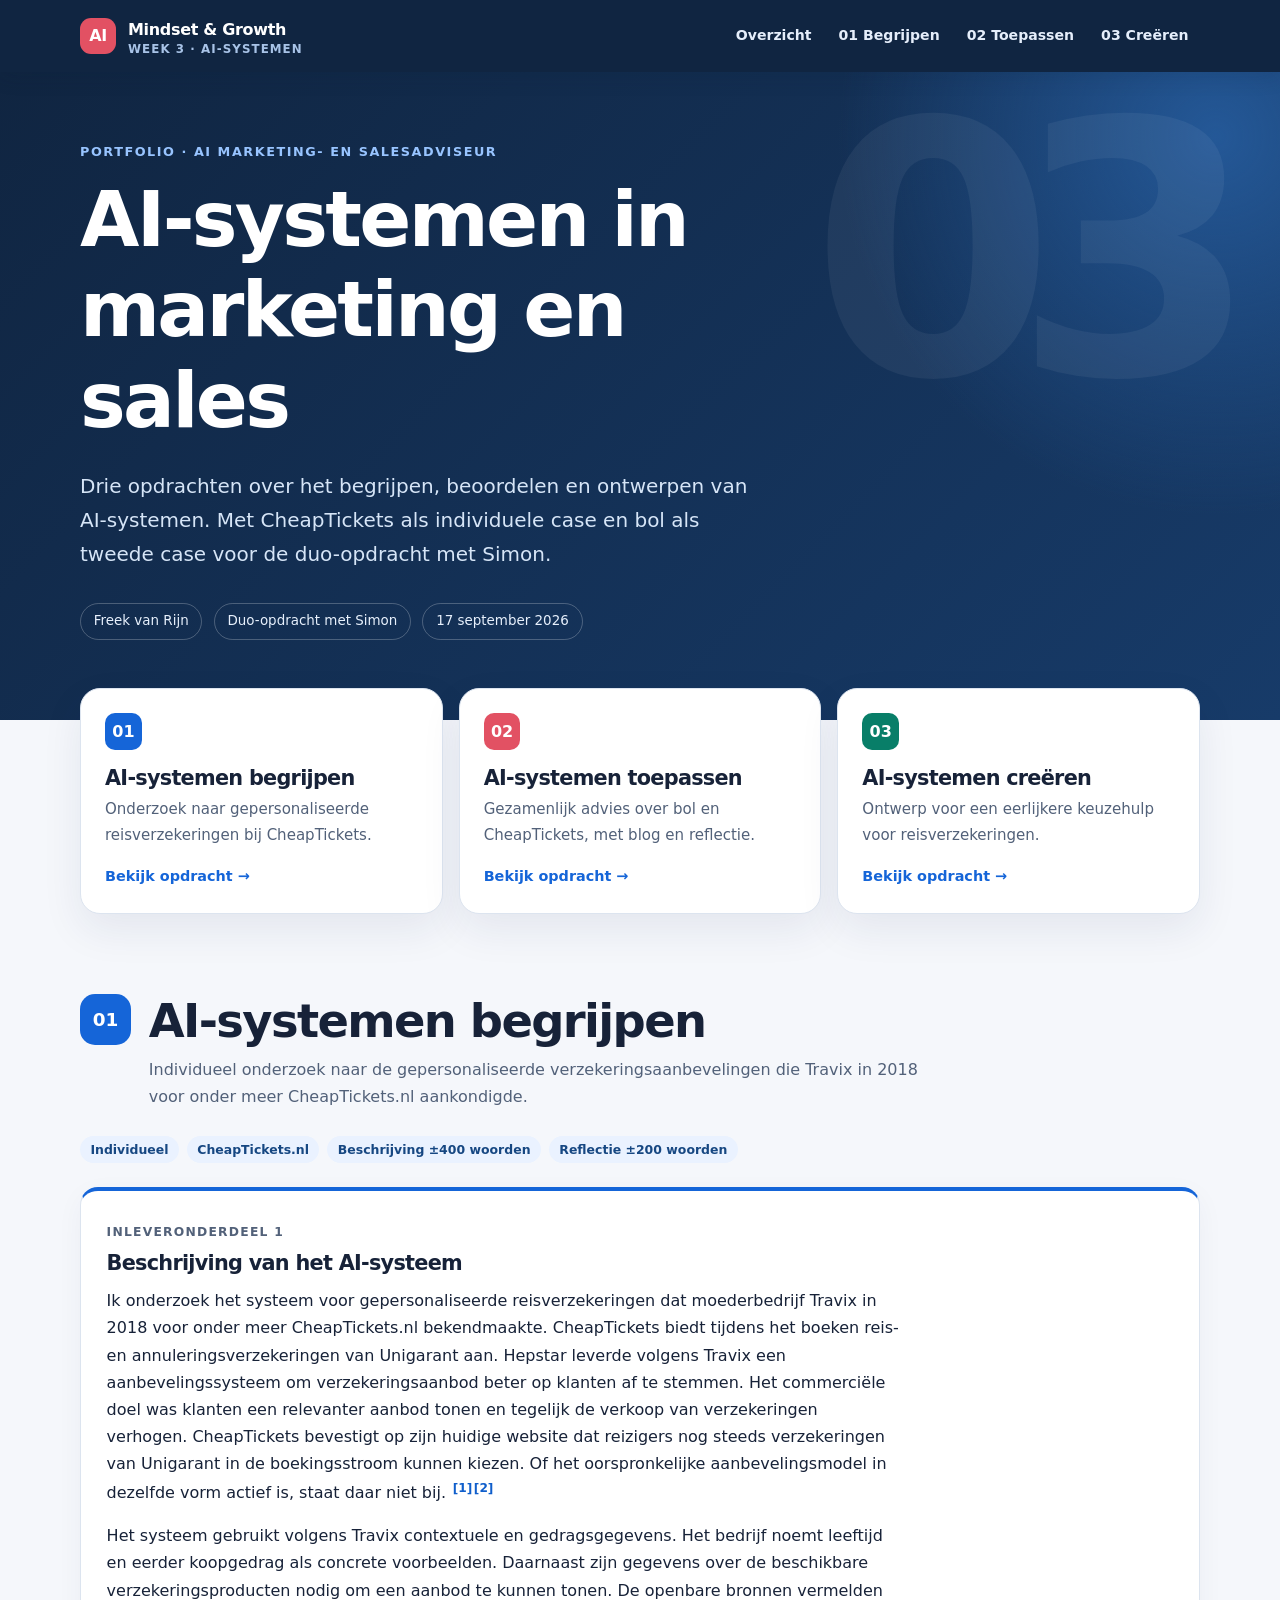
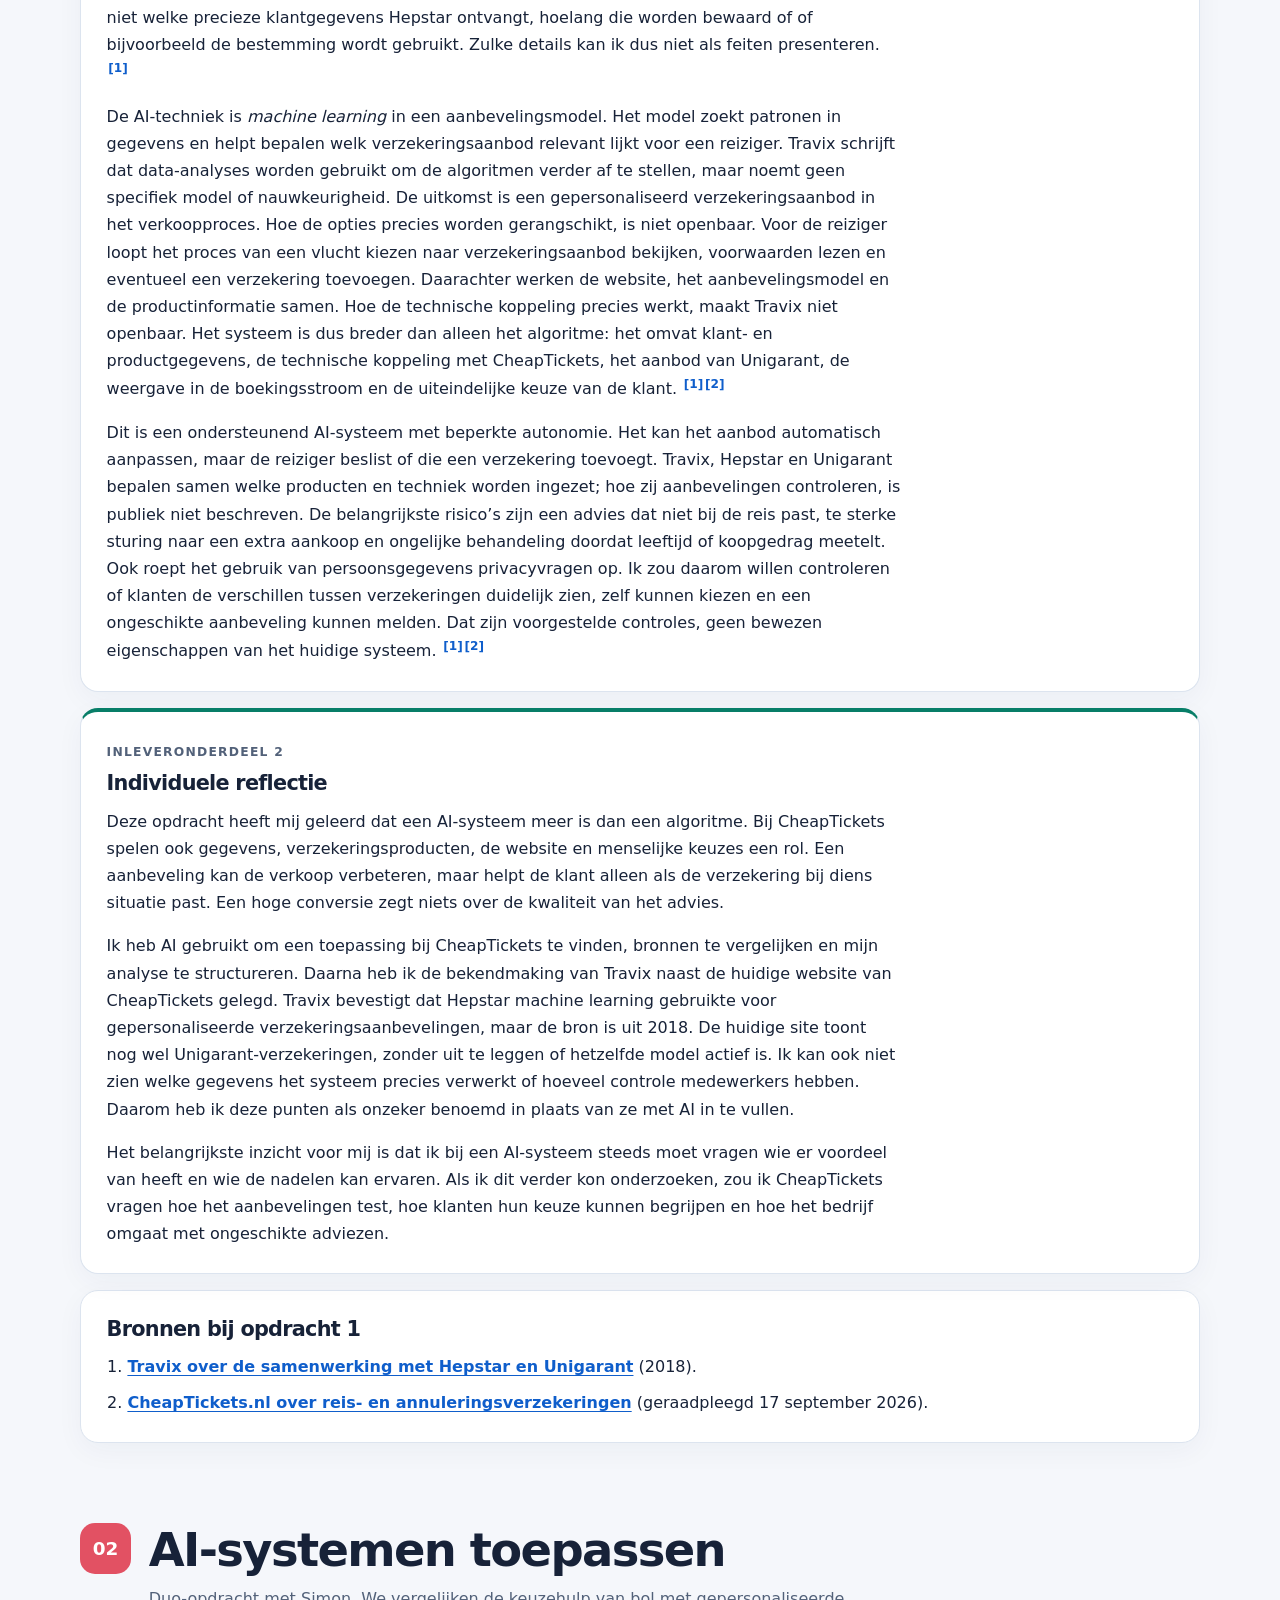
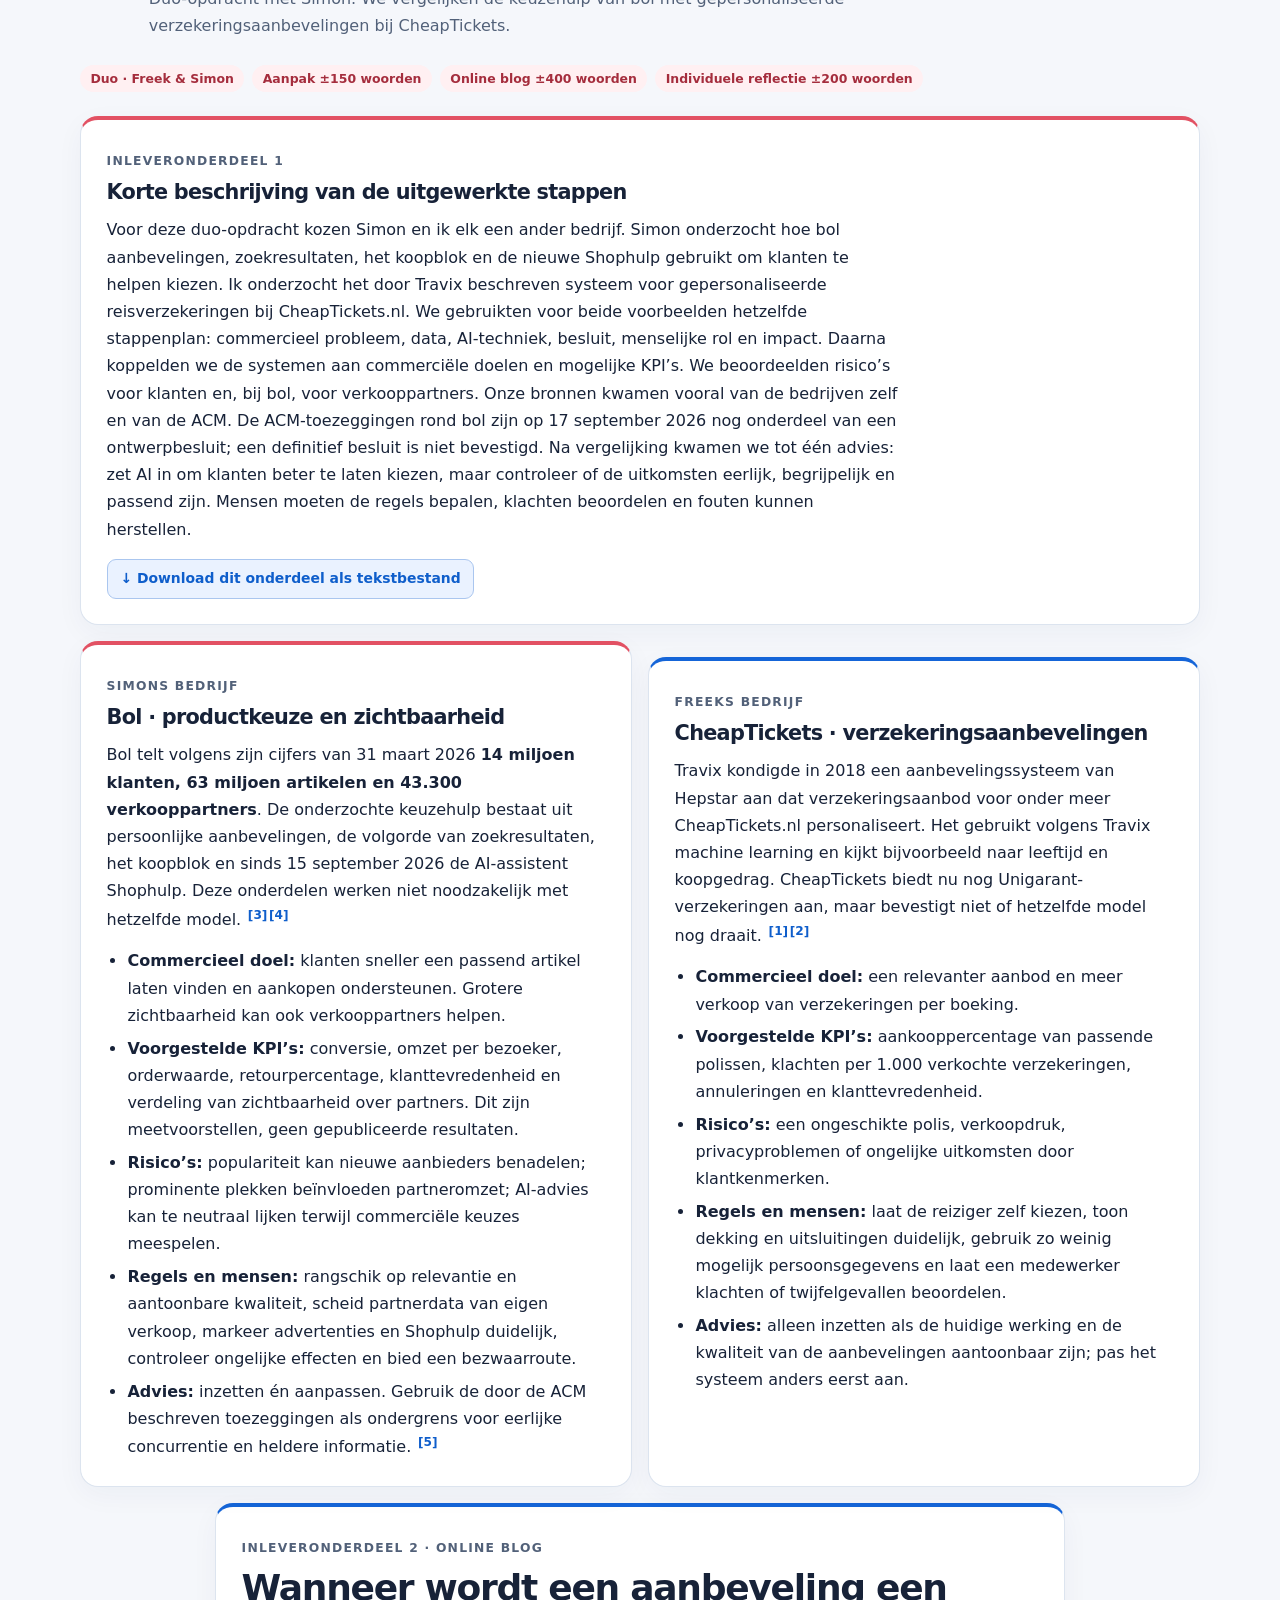
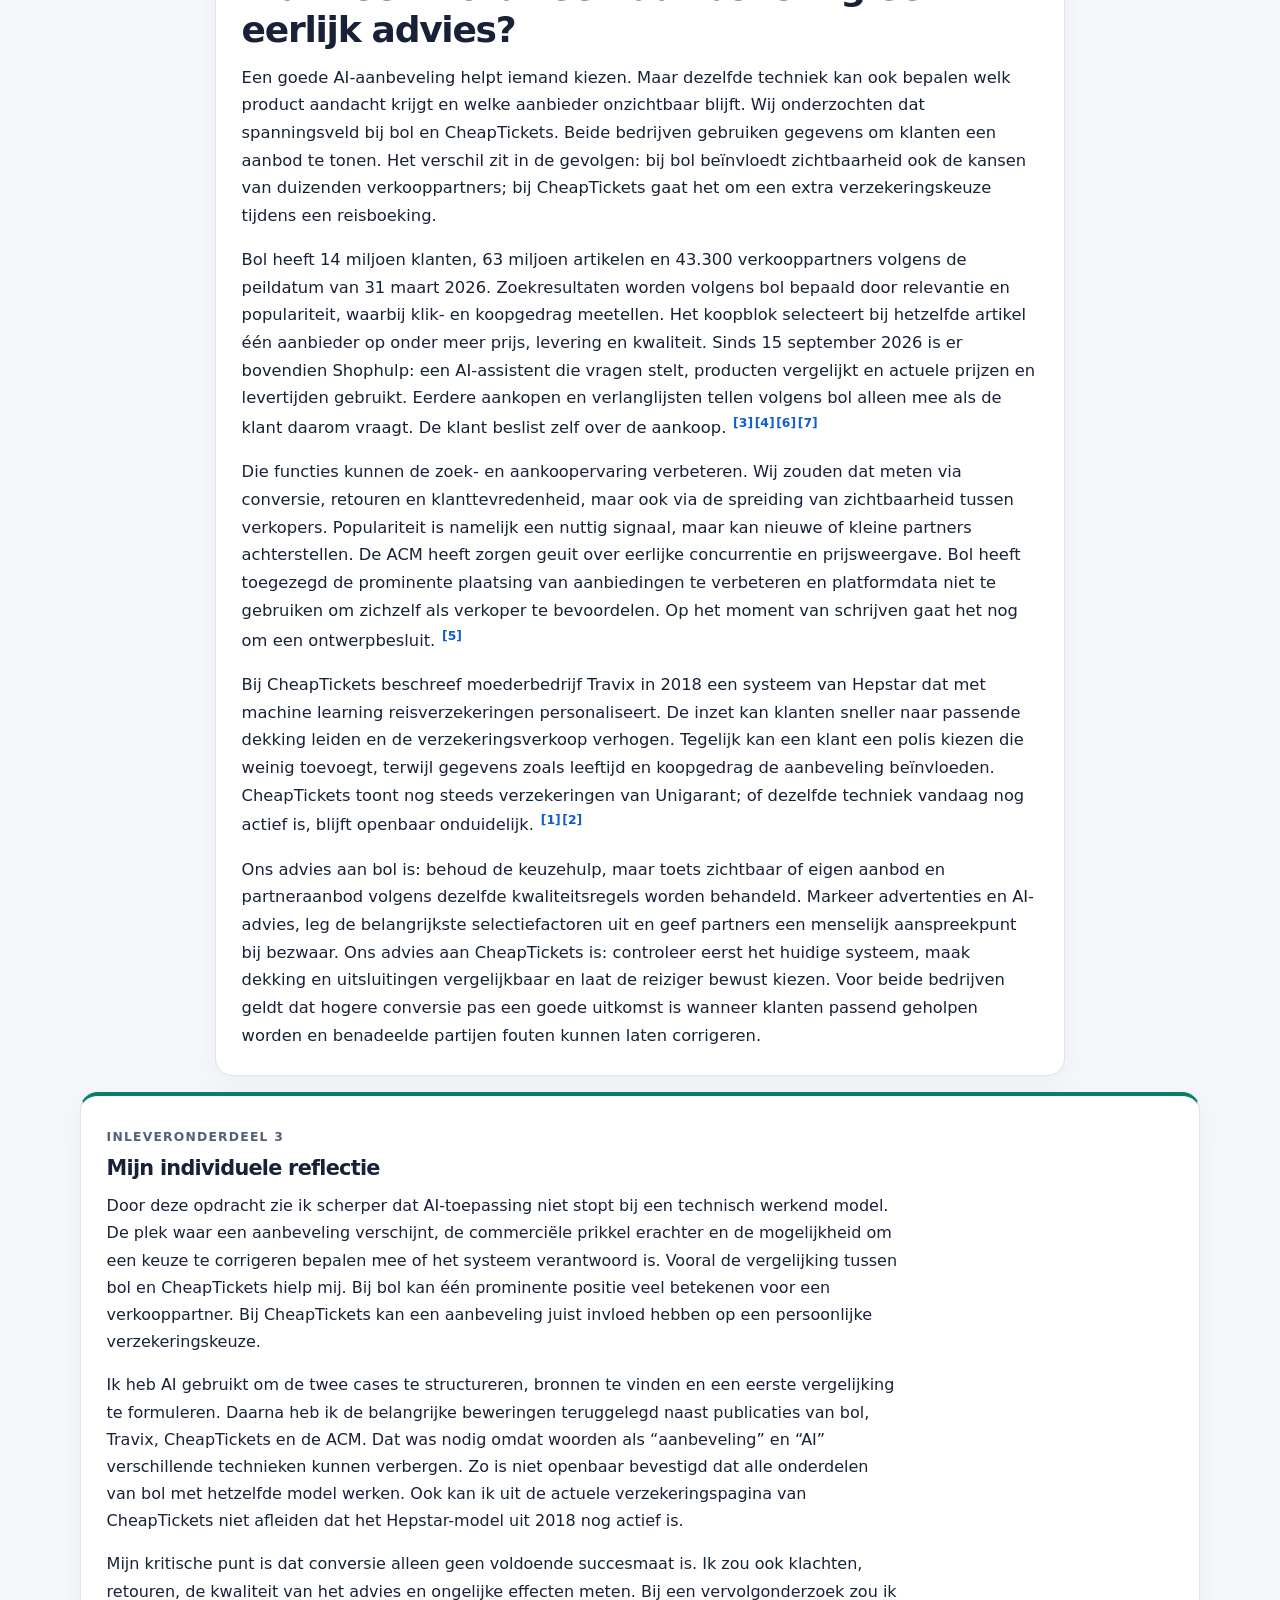
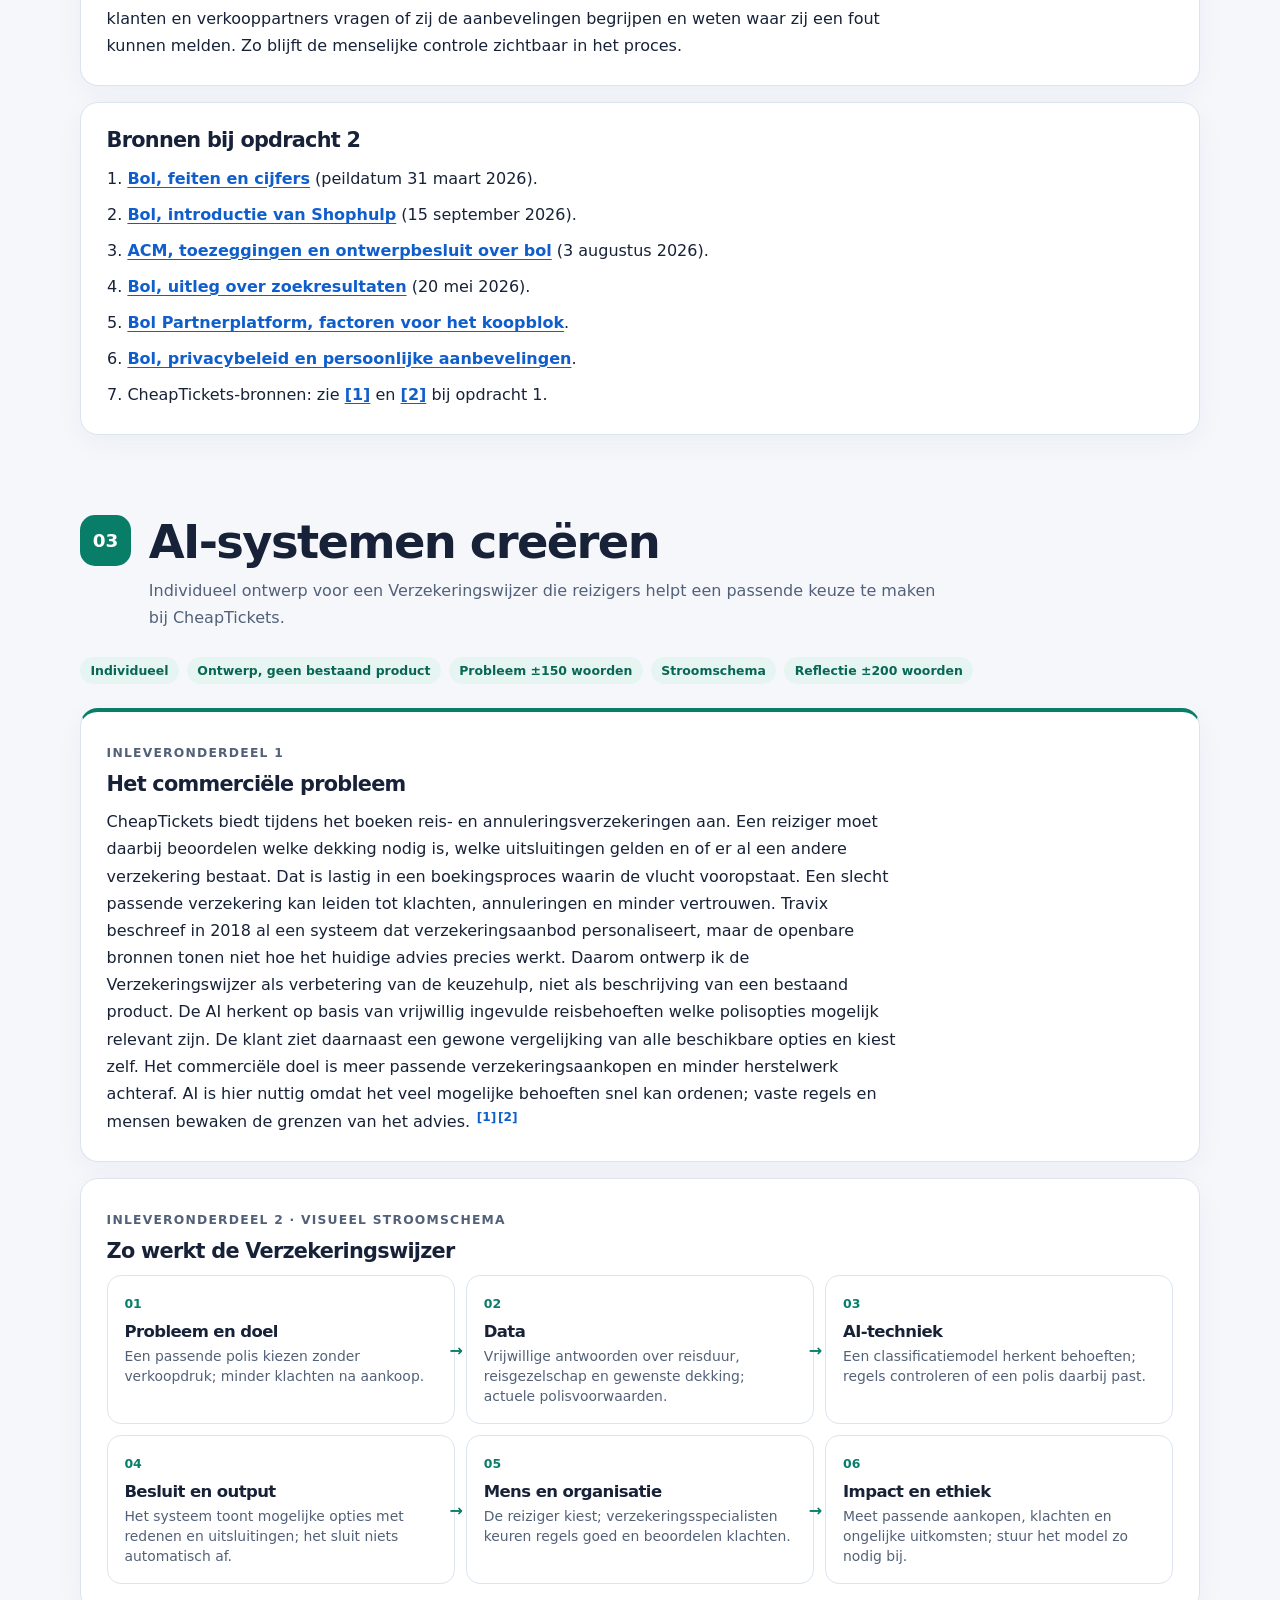
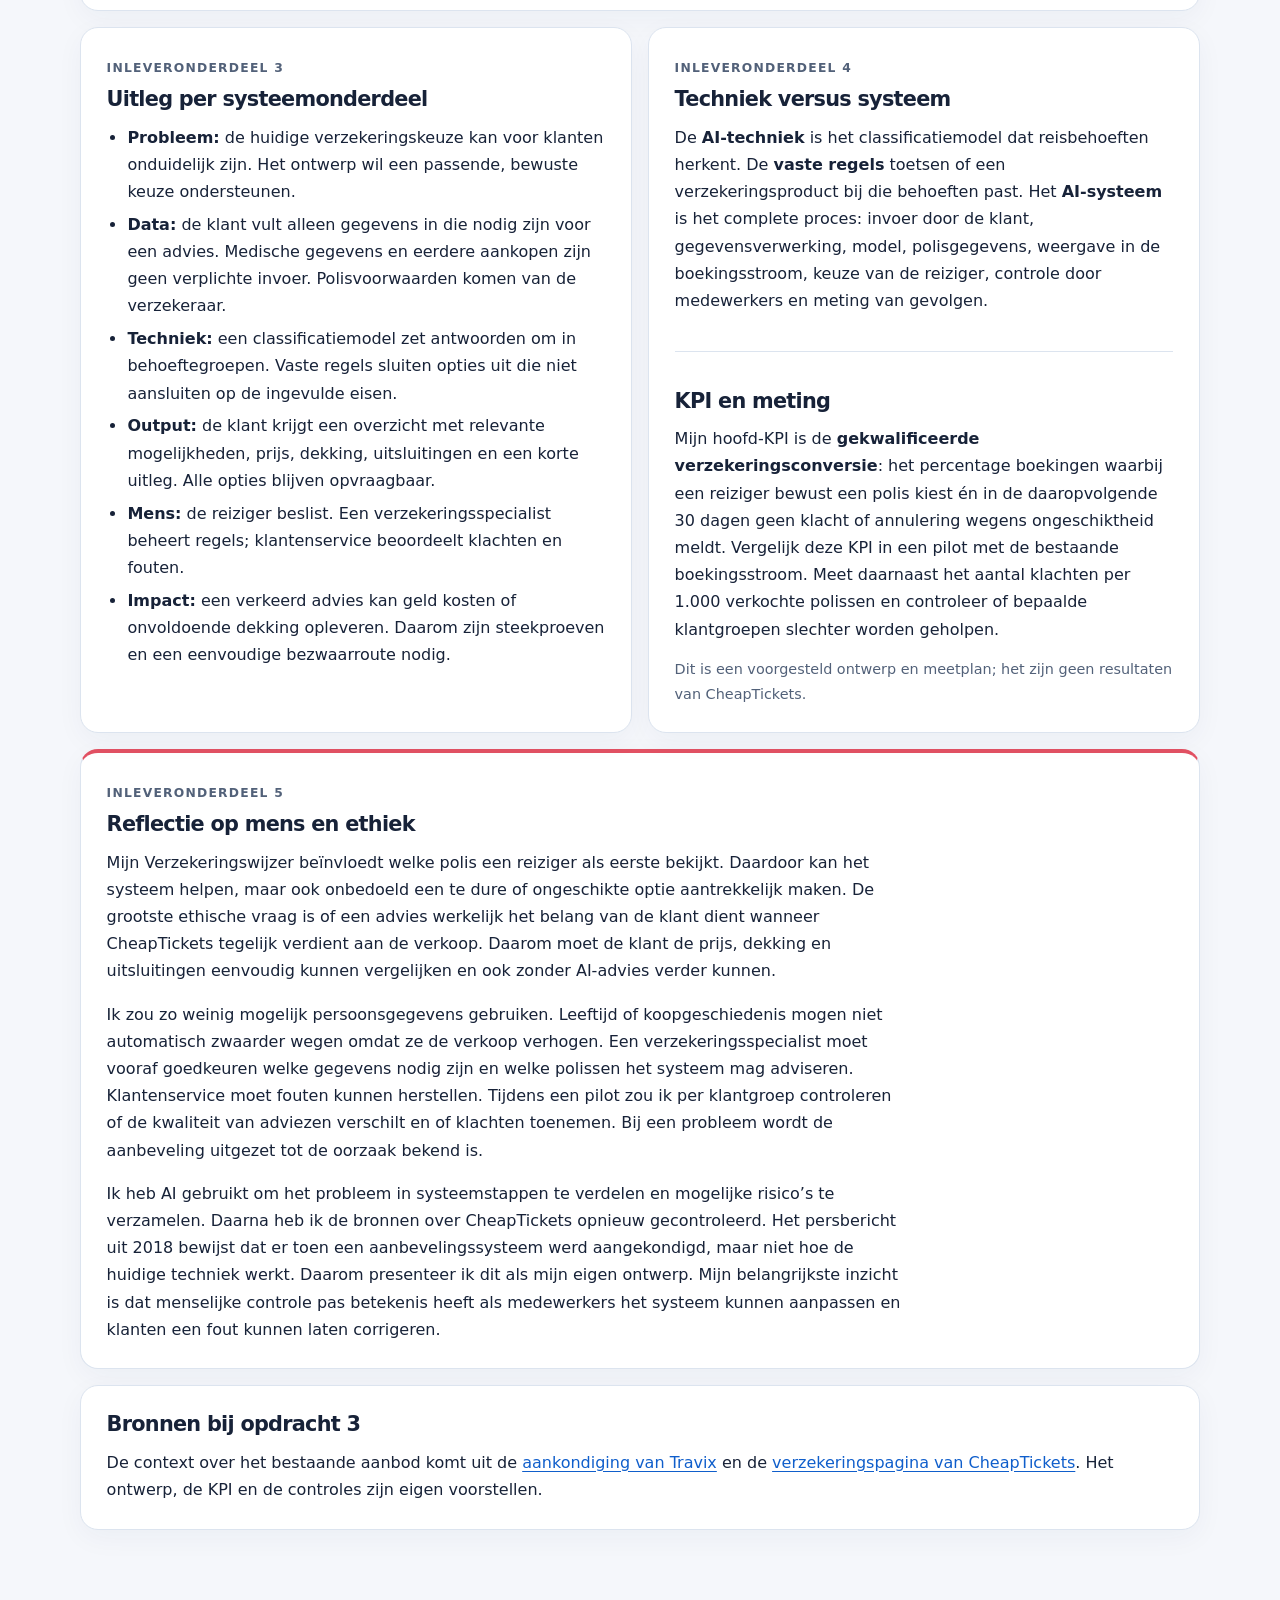
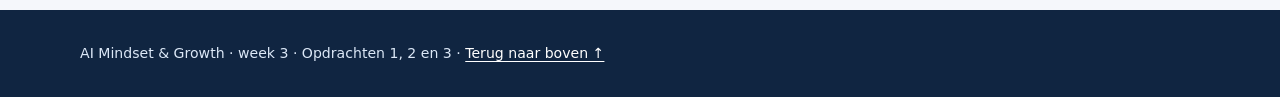
==== week3.html @ 5f6ca69f "Voeg Growth Map week 1 tot en met 5 toe" ====
<!doctype html>
<html lang="nl">
<head>
  <meta charset="utf-8">
  <meta name="viewport" content="width=device-width, initial-scale=1">
  <meta name="description" content="Growth Map voor AI Mindset & Growth week 3: AI-systemen begrijpen, toepassen en creëren.">
  <meta name="theme-color" content="#102541">
  <title>Week 3 AI-systemen | Mindset & Growth</title>
  <link rel="stylesheet" href="styles.css">
</head>
<body>
  <a class="skip-link" href="#inhoud">Ga naar inhoud</a>
  <header class="site-header">
    <div class="wrap header-inner">
      <a class="brand" href="#top" aria-label="Mindset en Growth, terug naar boven"><span class="brand-mark" aria-hidden="true">AI</span><span>Mindset & Growth<small>Week 3 · AI-systemen</small></span></a>
      <nav class="nav" aria-label="Hoofdnavigatie">
        <a href="index.html">Overzicht</a>
        <a href="#opdracht-1">01 Begrijpen</a>
        <a href="#opdracht-2">02 Toepassen</a>
        <a href="#opdracht-3">03 Creëren</a>
      </nav>
    </div>
  </header>

  <div class="hero" id="top">
    <div class="wrap">
      <p class="eyebrow">Portfolio · AI marketing- en salesadviseur</p>
      <h1>AI-systemen in marketing en sales</h1>
      <p class="hero-lead">Drie opdrachten over het begrijpen, beoordelen en ontwerpen van AI-systemen. Met CheapTickets als individuele case en bol als tweede case voor de duo-opdracht met Simon.</p>
      <div class="hero-meta"><span>Freek van Rijn</span><span>Duo-opdracht met Simon</span><span>17 september 2026</span></div>
    </div>
  </div>

  <main id="inhoud">
    <section class="overview wrap" aria-label="Overzicht opdrachten">
      <div class="overview-grid">
        <a class="overview-card" href="#opdracht-1"><span class="number">01</span><h2>AI-systemen begrijpen</h2><p>Onderzoek naar gepersonaliseerde reisverzekeringen bij CheapTickets.</p><span class="go">Bekijk opdracht →</span></a>
        <a class="overview-card" href="#opdracht-2"><span class="number">02</span><h2>AI-systemen toepassen</h2><p>Gezamenlijk advies over bol en CheapTickets, met blog en reflectie.</p><span class="go">Bekijk opdracht →</span></a>
        <a class="overview-card" href="#opdracht-3"><span class="number">03</span><h2>AI-systemen creëren</h2><p>Ontwerp voor een eerlijkere keuzehulp voor reisverzekeringen.</p><span class="go">Bekijk opdracht →</span></a>
      </div>
    </section>

    <section class="assignment wrap" id="opdracht-1" aria-labelledby="titel-1">
      <div class="section-heading"><span class="number">01</span><div><h2 id="titel-1">AI-systemen begrijpen</h2><p>Individueel onderzoek naar de gepersonaliseerde verzekeringsaanbevelingen die Travix in 2018 voor onder meer CheapTickets.nl aankondigde.</p></div></div>
      <div class="tagline"><span class="tag">Individueel</span><span class="tag">CheapTickets.nl</span><span class="tag">Beschrijving ±400 woorden</span><span class="tag">Reflectie ±200 woorden</span></div>
      <div class="grid-2">
        <article class="card accent-blue body-copy full">
          <span class="mini-label">Inleveronderdeel 1</span>
          <h3>Beschrijving van het AI-systeem</h3>
          <p>Ik onderzoek het systeem voor gepersonaliseerde reisverzekeringen dat moederbedrijf Travix in 2018 voor onder meer CheapTickets.nl bekendmaakte. CheapTickets biedt tijdens het boeken reis- en annuleringsverzekeringen van Unigarant aan. Hepstar leverde volgens Travix een aanbevelingssysteem om verzekeringsaanbod beter op klanten af te stemmen. Het commerciële doel was klanten een relevanter aanbod tonen en tegelijk de verkoop van verzekeringen verhogen. CheapTickets bevestigt op zijn huidige website dat reizigers nog steeds verzekeringen van Unigarant in de boekingsstroom kunnen kiezen. Of het oorspronkelijke aanbevelingsmodel in dezelfde vorm actief is, staat daar niet bij. <a class="inline-source" href="#bron-ct-1" aria-label="Bron CheapTickets 1">[1]</a><a class="inline-source" href="#bron-ct-2" aria-label="Bron CheapTickets 2">[2]</a></p>
          <p>Het systeem gebruikt volgens Travix contextuele en gedragsgegevens. Het bedrijf noemt leeftijd en eerder koopgedrag als concrete voorbeelden. Daarnaast zijn gegevens over de beschikbare verzekeringsproducten nodig om een aanbod te kunnen tonen. De openbare bronnen vermelden niet welke precieze klantgegevens Hepstar ontvangt, hoelang die worden bewaard of of bijvoorbeeld de bestemming wordt gebruikt. Zulke details kan ik dus niet als feiten presenteren. <a class="inline-source" href="#bron-ct-1" aria-label="Bron CheapTickets 1">[1]</a></p>
          <p>De AI-techniek is <em>machine learning</em> in een aanbevelingsmodel. Het model zoekt patronen in gegevens en helpt bepalen welk verzekeringsaanbod relevant lijkt voor een reiziger. Travix schrijft dat data-analyses worden gebruikt om de algoritmen verder af te stellen, maar noemt geen specifiek model of nauwkeurigheid. De uitkomst is een gepersonaliseerd verzekeringsaanbod in het verkoopproces. Hoe de opties precies worden gerangschikt, is niet openbaar. Voor de reiziger loopt het proces van een vlucht kiezen naar verzekeringsaanbod bekijken, voorwaarden lezen en eventueel een verzekering toevoegen. Daarachter werken de website, het aanbevelingsmodel en de productinformatie samen. Hoe de technische koppeling precies werkt, maakt Travix niet openbaar. Het systeem is dus breder dan alleen het algoritme: het omvat klant- en productgegevens, de technische koppeling met CheapTickets, het aanbod van Unigarant, de weergave in de boekingsstroom en de uiteindelijke keuze van de klant. <a class="inline-source" href="#bron-ct-1" aria-label="Bron CheapTickets 1">[1]</a><a class="inline-source" href="#bron-ct-2" aria-label="Bron CheapTickets 2">[2]</a></p>
          <p>Dit is een ondersteunend AI-systeem met beperkte autonomie. Het kan het aanbod automatisch aanpassen, maar de reiziger beslist of die een verzekering toevoegt. Travix, Hepstar en Unigarant bepalen samen welke producten en techniek worden ingezet; hoe zij aanbevelingen controleren, is publiek niet beschreven. De belangrijkste risico’s zijn een advies dat niet bij de reis past, te sterke sturing naar een extra aankoop en ongelijke behandeling doordat leeftijd of koopgedrag meetelt. Ook roept het gebruik van persoonsgegevens privacyvragen op. Ik zou daarom willen controleren of klanten de verschillen tussen verzekeringen duidelijk zien, zelf kunnen kiezen en een ongeschikte aanbeveling kunnen melden. Dat zijn voorgestelde controles, geen bewezen eigenschappen van het huidige systeem. <a class="inline-source" href="#bron-ct-1" aria-label="Bron CheapTickets 1">[1]</a><a class="inline-source" href="#bron-ct-2" aria-label="Bron CheapTickets 2">[2]</a></p>
        </article>
        <article class="card accent-green body-copy full">
          <span class="mini-label">Inleveronderdeel 2</span>
          <h3>Individuele reflectie</h3>
          <p>Deze opdracht heeft mij geleerd dat een AI-systeem meer is dan een algoritme. Bij CheapTickets spelen ook gegevens, verzekeringsproducten, de website en menselijke keuzes een rol. Een aanbeveling kan de verkoop verbeteren, maar helpt de klant alleen als de verzekering bij diens situatie past. Een hoge conversie zegt niets over de kwaliteit van het advies.</p>
          <p>Ik heb AI gebruikt om een toepassing bij CheapTickets te vinden, bronnen te vergelijken en mijn analyse te structureren. Daarna heb ik de bekendmaking van Travix naast de huidige website van CheapTickets gelegd. Travix bevestigt dat Hepstar machine learning gebruikte voor gepersonaliseerde verzekeringsaanbevelingen, maar de bron is uit 2018. De huidige site toont nog wel Unigarant-verzekeringen, zonder uit te leggen of hetzelfde model actief is. Ik kan ook niet zien welke gegevens het systeem precies verwerkt of hoeveel controle medewerkers hebben. Daarom heb ik deze punten als onzeker benoemd in plaats van ze met AI in te vullen.</p>
          <p>Het belangrijkste inzicht voor mij is dat ik bij een AI-systeem steeds moet vragen wie er voordeel van heeft en wie de nadelen kan ervaren. Als ik dit verder kon onderzoeken, zou ik CheapTickets vragen hoe het aanbevelingen test, hoe klanten hun keuze kunnen begrijpen en hoe het bedrijf omgaat met ongeschikte adviezen.</p>
        </article>
      </div>
      <div class="card" style="margin-top:1rem"><h3>Bronnen bij opdracht 1</h3><ol class="source-list"><li id="bron-ct-1"><a href="https://www.travix.com/press/release-2/" target="_blank" rel="noopener noreferrer">Travix over de samenwerking met Hepstar en Unigarant</a> (2018).</li><li id="bron-ct-2"><a href="https://www.cheaptickets.nl/specials/verzekerd-op-reis" target="_blank" rel="noopener noreferrer">CheapTickets.nl over reis- en annuleringsverzekeringen</a> (geraadpleegd 17 september 2026).</li></ol></div>
    </section>

    <section class="assignment wrap" id="opdracht-2" aria-labelledby="titel-2">
      <div class="section-heading"><span class="number" style="background:var(--coral)">02</span><div><h2 id="titel-2">AI-systemen toepassen</h2><p>Duo-opdracht met Simon. We vergelijken de keuzehulp van bol met gepersonaliseerde verzekeringsaanbevelingen bij CheapTickets.</p></div></div>
      <div class="tagline"><span class="tag coral">Duo · Freek & Simon</span><span class="tag coral">Aanpak ±150 woorden</span><span class="tag coral">Online blog ±400 woorden</span><span class="tag coral">Individuele reflectie ±200 woorden</span></div>

      <article class="card accent-coral body-copy">
        <span class="mini-label">Inleveronderdeel 1</span>
        <h3>Korte beschrijving van de uitgewerkte stappen</h3>
        <p>Voor deze duo-opdracht kozen Simon en ik elk een ander bedrijf. Simon onderzocht hoe bol aanbevelingen, zoekresultaten, het koopblok en de nieuwe Shophulp gebruikt om klanten te helpen kiezen. Ik onderzocht het door Travix beschreven systeem voor gepersonaliseerde reisverzekeringen bij CheapTickets.nl. We gebruikten voor beide voorbeelden hetzelfde stappenplan: commercieel probleem, data, AI-techniek, besluit, menselijke rol en impact. Daarna koppelden we de systemen aan commerciële doelen en mogelijke KPI’s. We beoordeelden risico’s voor klanten en, bij bol, voor verkooppartners. Onze bronnen kwamen vooral van de bedrijven zelf en van de ACM. De ACM-toezeggingen rond bol zijn op 17 september 2026 nog onderdeel van een ontwerpbesluit; een definitief besluit is niet bevestigd. Na vergelijking kwamen we tot één advies: zet AI in om klanten beter te laten kiezen, maar controleer of de uitkomsten eerlijk, begrijpelijk en passend zijn. Mensen moeten de regels bepalen, klachten beoordelen en fouten kunnen herstellen.</p>
        <p><a class="download" href="downloads/opdracht-2-aanpak.txt" download>↓ Download dit onderdeel als tekstbestand</a></p>
      </article>

      <div class="comparison" style="margin-top:1rem">
        <article class="card">
          <span class="mini-label">Simons bedrijf</span>
          <h3>Bol · productkeuze en zichtbaarheid</h3>
          <p>Bol telt volgens zijn cijfers van 31 maart 2026 <strong>14 miljoen klanten, 63 miljoen artikelen en 43.300 verkooppartners</strong>. De onderzochte keuzehulp bestaat uit persoonlijke aanbevelingen, de volgorde van zoekresultaten, het koopblok en sinds 15 september 2026 de AI-assistent Shophulp. Deze onderdelen werken niet noodzakelijk met hetzelfde model. <a class="inline-source" href="#bron-bol-1" aria-label="Bron bol 1">[3]</a><a class="inline-source" href="#bron-bol-2" aria-label="Bron bol 2">[4]</a></p>
          <ul>
            <li><strong>Commercieel doel:</strong> klanten sneller een passend artikel laten vinden en aankopen ondersteunen. Grotere zichtbaarheid kan ook verkooppartners helpen.</li>
            <li><strong>Voorgestelde KPI’s:</strong> conversie, omzet per bezoeker, orderwaarde, retourpercentage, klanttevredenheid en verdeling van zichtbaarheid over partners. Dit zijn meetvoorstellen, geen gepubliceerde resultaten.</li>
            <li><strong>Risico’s:</strong> populariteit kan nieuwe aanbieders benadelen; prominente plekken beïnvloeden partneromzet; AI-advies kan te neutraal lijken terwijl commerciële keuzes meespelen.</li>
            <li><strong>Regels en mensen:</strong> rangschik op relevantie en aantoonbare kwaliteit, scheid partnerdata van eigen verkoop, markeer advertenties en Shophulp duidelijk, controleer ongelijke effecten en bied een bezwaarroute.</li>
            <li><strong>Advies:</strong> inzetten én aanpassen. Gebruik de door de ACM beschreven toezeggingen als ondergrens voor eerlijke concurrentie en heldere informatie. <a class="inline-source" href="#bron-bol-3" aria-label="Bron bol 3">[5]</a></li>
          </ul>
        </article>
        <article class="card">
          <span class="mini-label">Freeks bedrijf</span>
          <h3>CheapTickets · verzekeringsaanbevelingen</h3>
          <p>Travix kondigde in 2018 een aanbevelingssysteem van Hepstar aan dat verzekeringsaanbod voor onder meer CheapTickets.nl personaliseert. Het gebruikt volgens Travix machine learning en kijkt bijvoorbeeld naar leeftijd en koopgedrag. CheapTickets biedt nu nog Unigarant-verzekeringen aan, maar bevestigt niet of hetzelfde model nog draait. <a class="inline-source" href="#bron-ct-1" aria-label="Bron CheapTickets 1">[1]</a><a class="inline-source" href="#bron-ct-2" aria-label="Bron CheapTickets 2">[2]</a></p>
          <ul>
            <li><strong>Commercieel doel:</strong> een relevanter aanbod en meer verkoop van verzekeringen per boeking.</li>
            <li><strong>Voorgestelde KPI’s:</strong> aankooppercentage van passende polissen, klachten per 1.000 verkochte verzekeringen, annuleringen en klanttevredenheid.</li>
            <li><strong>Risico’s:</strong> een ongeschikte polis, verkoopdruk, privacyproblemen of ongelijke uitkomsten door klantkenmerken.</li>
            <li><strong>Regels en mensen:</strong> laat de reiziger zelf kiezen, toon dekking en uitsluitingen duidelijk, gebruik zo weinig mogelijk persoonsgegevens en laat een medewerker klachten of twijfelgevallen beoordelen.</li>
            <li><strong>Advies:</strong> alleen inzetten als de huidige werking en de kwaliteit van de aanbevelingen aantoonbaar zijn; pas het systeem anders eerst aan.</li>
          </ul>
        </article>
      </div>

      <article class="card accent-blue blog body-copy" style="margin-top:1rem">
        <span class="mini-label">Inleveronderdeel 2 · online blog</span>
        <h3>Wanneer wordt een aanbeveling een eerlijk advies?</h3>
        <p>Een goede AI-aanbeveling helpt iemand kiezen. Maar dezelfde techniek kan ook bepalen welk product aandacht krijgt en welke aanbieder onzichtbaar blijft. Wij onderzochten dat spanningsveld bij bol en CheapTickets. Beide bedrijven gebruiken gegevens om klanten een aanbod te tonen. Het verschil zit in de gevolgen: bij bol beïnvloedt zichtbaarheid ook de kansen van duizenden verkooppartners; bij CheapTickets gaat het om een extra verzekeringskeuze tijdens een reisboeking.</p>
        <p>Bol heeft 14 miljoen klanten, 63 miljoen artikelen en 43.300 verkooppartners volgens de peildatum van 31 maart 2026. Zoekresultaten worden volgens bol bepaald door relevantie en populariteit, waarbij klik- en koopgedrag meetellen. Het koopblok selecteert bij hetzelfde artikel één aanbieder op onder meer prijs, levering en kwaliteit. Sinds 15 september 2026 is er bovendien Shophulp: een AI-assistent die vragen stelt, producten vergelijkt en actuele prijzen en levertijden gebruikt. Eerdere aankopen en verlanglijsten tellen volgens bol alleen mee als de klant daarom vraagt. De klant beslist zelf over de aankoop. <a class="inline-source" href="#bron-bol-1" aria-label="Bron bol 1">[3]</a><a class="inline-source" href="#bron-bol-2" aria-label="Bron bol 2">[4]</a><a class="inline-source" href="#bron-bol-4" aria-label="Bron bol 4">[6]</a><a class="inline-source" href="#bron-bol-5" aria-label="Bron bol 5">[7]</a></p>
        <p>Die functies kunnen de zoek- en aankoopervaring verbeteren. Wij zouden dat meten via conversie, retouren en klanttevredenheid, maar ook via de spreiding van zichtbaarheid tussen verkopers. Populariteit is namelijk een nuttig signaal, maar kan nieuwe of kleine partners achterstellen. De ACM heeft zorgen geuit over eerlijke concurrentie en prijsweergave. Bol heeft toegezegd de prominente plaatsing van aanbiedingen te verbeteren en platformdata niet te gebruiken om zichzelf als verkoper te bevoordelen. Op het moment van schrijven gaat het nog om een ontwerpbesluit. <a class="inline-source" href="#bron-bol-3" aria-label="Bron bol 3">[5]</a></p>
        <p>Bij CheapTickets beschreef moederbedrijf Travix in 2018 een systeem van Hepstar dat met machine learning reisverzekeringen personaliseert. De inzet kan klanten sneller naar passende dekking leiden en de verzekeringsverkoop verhogen. Tegelijk kan een klant een polis kiezen die weinig toevoegt, terwijl gegevens zoals leeftijd en koopgedrag de aanbeveling beïnvloeden. CheapTickets toont nog steeds verzekeringen van Unigarant; of dezelfde techniek vandaag nog actief is, blijft openbaar onduidelijk. <a class="inline-source" href="#bron-ct-1" aria-label="Bron CheapTickets 1">[1]</a><a class="inline-source" href="#bron-ct-2" aria-label="Bron CheapTickets 2">[2]</a></p>
        <p>Ons advies aan bol is: behoud de keuzehulp, maar toets zichtbaar of eigen aanbod en partneraanbod volgens dezelfde kwaliteitsregels worden behandeld. Markeer advertenties en AI-advies, leg de belangrijkste selectiefactoren uit en geef partners een menselijk aanspreekpunt bij bezwaar. Ons advies aan CheapTickets is: controleer eerst het huidige systeem, maak dekking en uitsluitingen vergelijkbaar en laat de reiziger bewust kiezen. Voor beide bedrijven geldt dat hogere conversie pas een goede uitkomst is wanneer klanten passend geholpen worden en benadeelde partijen fouten kunnen laten corrigeren.</p>
      </article>

      <article class="card accent-green body-copy" style="margin-top:1rem">
        <span class="mini-label">Inleveronderdeel 3</span>
        <h3>Mijn individuele reflectie</h3>
        <p>Door deze opdracht zie ik scherper dat AI-toepassing niet stopt bij een technisch werkend model. De plek waar een aanbeveling verschijnt, de commerciële prikkel erachter en de mogelijkheid om een keuze te corrigeren bepalen mee of het systeem verantwoord is. Vooral de vergelijking tussen bol en CheapTickets hielp mij. Bij bol kan één prominente positie veel betekenen voor een verkooppartner. Bij CheapTickets kan een aanbeveling juist invloed hebben op een persoonlijke verzekeringskeuze.</p>
        <p>Ik heb AI gebruikt om de twee cases te structureren, bronnen te vinden en een eerste vergelijking te formuleren. Daarna heb ik de belangrijke beweringen teruggelegd naast publicaties van bol, Travix, CheapTickets en de ACM. Dat was nodig omdat woorden als “aanbeveling” en “AI” verschillende technieken kunnen verbergen. Zo is niet openbaar bevestigd dat alle onderdelen van bol met hetzelfde model werken. Ook kan ik uit de actuele verzekeringspagina van CheapTickets niet afleiden dat het Hepstar-model uit 2018 nog actief is.</p>
        <p>Mijn kritische punt is dat conversie alleen geen voldoende succesmaat is. Ik zou ook klachten, retouren, de kwaliteit van het advies en ongelijke effecten meten. Bij een vervolgonderzoek zou ik klanten en verkooppartners vragen of zij de aanbevelingen begrijpen en weten waar zij een fout kunnen melden. Zo blijft de menselijke controle zichtbaar in het proces.</p>
      </article>

      <div class="card" style="margin-top:1rem"><h3>Bronnen bij opdracht 2</h3><ol class="source-list"><li id="bron-bol-1"><a href="https://over.bol.com/nl/over-bol/" target="_blank" rel="noopener noreferrer">Bol, feiten en cijfers</a> (peildatum 31 maart 2026).</li><li id="bron-bol-2"><a href="https://over.bol.com/nl/nieuws/bol-introduceert-shophulp-persoonlijke-ai-assistent-voor-makkelijker-online-winkelen/" target="_blank" rel="noopener noreferrer">Bol, introductie van Shophulp</a> (15 september 2026).</li><li id="bron-bol-3"><a href="https://www.acm.nl/nl/publicaties/bol-doet-toezeggingen-aan-acm-die-consumenten-en-verkopers-meer-beschermen" target="_blank" rel="noopener noreferrer">ACM, toezeggingen en ontwerpbesluit over bol</a> (3 augustus 2026).</li><li id="bron-bol-4"><a href="https://over.bol.com/nl/nieuws/waarom-zie-ik-juist-deze-producten-wanneer-ik-zoek-op-bol/" target="_blank" rel="noopener noreferrer">Bol, uitleg over zoekresultaten</a> (20 mei 2026).</li><li id="bron-bol-5"><a href="https://partnerplatform.bol.com/nl/idp/koopblok" target="_blank" rel="noopener noreferrer">Bol Partnerplatform, factoren voor het koopblok</a>.</li><li><a href="https://www.bol.com/nl/nl/tc/privacybeleid/" target="_blank" rel="noopener noreferrer">Bol, privacybeleid en persoonlijke aanbevelingen</a>.</li><li>CheapTickets-bronnen: zie <a href="#bron-ct-1">[1]</a> en <a href="#bron-ct-2">[2]</a> bij opdracht 1.</li></ol></div>
    </section>

    <section class="assignment wrap" id="opdracht-3" aria-labelledby="titel-3">
      <div class="section-heading"><span class="number" style="background:var(--green)">03</span><div><h2 id="titel-3">AI-systemen creëren</h2><p>Individueel ontwerp voor een Verzekeringswijzer die reizigers helpt een passende keuze te maken bij CheapTickets.</p></div></div>
      <div class="tagline"><span class="tag green">Individueel</span><span class="tag green">Ontwerp, geen bestaand product</span><span class="tag green">Probleem ±150 woorden</span><span class="tag green">Stroomschema</span><span class="tag green">Reflectie ±200 woorden</span></div>

      <article class="card accent-green body-copy">
        <span class="mini-label">Inleveronderdeel 1</span>
        <h3>Het commerciële probleem</h3>
        <p>CheapTickets biedt tijdens het boeken reis- en annuleringsverzekeringen aan. Een reiziger moet daarbij beoordelen welke dekking nodig is, welke uitsluitingen gelden en of er al een andere verzekering bestaat. Dat is lastig in een boekingsproces waarin de vlucht vooropstaat. Een slecht passende verzekering kan leiden tot klachten, annuleringen en minder vertrouwen. Travix beschreef in 2018 al een systeem dat verzekeringsaanbod personaliseert, maar de openbare bronnen tonen niet hoe het huidige advies precies werkt. Daarom ontwerp ik de Verzekeringswijzer als verbetering van de keuzehulp, niet als beschrijving van een bestaand product. De AI herkent op basis van vrijwillig ingevulde reisbehoeften welke polisopties mogelijk relevant zijn. De klant ziet daarnaast een gewone vergelijking van alle beschikbare opties en kiest zelf. Het commerciële doel is meer passende verzekeringsaankopen en minder herstelwerk achteraf. AI is hier nuttig omdat het veel mogelijke behoeften snel kan ordenen; vaste regels en mensen bewaken de grenzen van het advies. <a class="inline-source" href="#bron-ct-1" aria-label="Bron CheapTickets 1">[1]</a><a class="inline-source" href="#bron-ct-2" aria-label="Bron CheapTickets 2">[2]</a></p>
      </article>

      <article class="card" style="margin-top:1rem">
        <span class="mini-label">Inleveronderdeel 2 · visueel stroomschema</span>
        <h3>Zo werkt de Verzekeringswijzer</h3>
        <div class="flow" role="list" aria-label="Zes stappen van het ontworpen AI-systeem">
          <div class="flow-step" role="listitem"><h4>Probleem en doel</h4><p>Een passende polis kiezen zonder verkoopdruk; minder klachten na aankoop.</p></div>
          <div class="flow-step" role="listitem"><h4>Data</h4><p>Vrijwillige antwoorden over reisduur, reisgezelschap en gewenste dekking; actuele polisvoorwaarden.</p></div>
          <div class="flow-step" role="listitem"><h4>AI-techniek</h4><p>Een classificatiemodel herkent behoeften; regels controleren of een polis daarbij past.</p></div>
          <div class="flow-step" role="listitem"><h4>Besluit en output</h4><p>Het systeem toont mogelijke opties met redenen en uitsluitingen; het sluit niets automatisch af.</p></div>
          <div class="flow-step" role="listitem"><h4>Mens en organisatie</h4><p>De reiziger kiest; verzekeringsspecialisten keuren regels goed en beoordelen klachten.</p></div>
          <div class="flow-step" role="listitem"><h4>Impact en ethiek</h4><p>Meet passende aankopen, klachten en ongelijke uitkomsten; stuur het model zo nodig bij.</p></div>
        </div>
      </article>

      <div class="grid-2" style="margin-top:1rem">
        <article class="card">
          <span class="mini-label">Inleveronderdeel 3</span>
          <h3>Uitleg per systeemonderdeel</h3>
          <ul>
            <li><strong>Probleem:</strong> de huidige verzekeringskeuze kan voor klanten onduidelijk zijn. Het ontwerp wil een passende, bewuste keuze ondersteunen.</li>
            <li><strong>Data:</strong> de klant vult alleen gegevens in die nodig zijn voor een advies. Medische gegevens en eerdere aankopen zijn geen verplichte invoer. Polisvoorwaarden komen van de verzekeraar.</li>
            <li><strong>Techniek:</strong> een classificatiemodel zet antwoorden om in behoeftegroepen. Vaste regels sluiten opties uit die niet aansluiten op de ingevulde eisen.</li>
            <li><strong>Output:</strong> de klant krijgt een overzicht met relevante mogelijkheden, prijs, dekking, uitsluitingen en een korte uitleg. Alle opties blijven opvraagbaar.</li>
            <li><strong>Mens:</strong> de reiziger beslist. Een verzekeringsspecialist beheert regels; klantenservice beoordeelt klachten en fouten.</li>
            <li><strong>Impact:</strong> een verkeerd advies kan geld kosten of onvoldoende dekking opleveren. Daarom zijn steekproeven en een eenvoudige bezwaarroute nodig.</li>
          </ul>
        </article>
        <article class="card">
          <span class="mini-label">Inleveronderdeel 4</span>
          <h3>Techniek versus systeem</h3>
          <p>De <strong>AI-techniek</strong> is het classificatiemodel dat reisbehoeften herkent. De <strong>vaste regels</strong> toetsen of een verzekeringsproduct bij die behoeften past. Het <strong>AI-systeem</strong> is het complete proces: invoer door de klant, gegevensverwerking, model, polisgegevens, weergave in de boekingsstroom, keuze van de reiziger, controle door medewerkers en meting van gevolgen.</p>
          <div class="divider"></div>
          <h3>KPI en meting</h3>
          <p>Mijn hoofd-KPI is de <strong>gekwalificeerde verzekeringsconversie</strong>: het percentage boekingen waarbij een reiziger bewust een polis kiest én in de daaropvolgende 30 dagen geen klacht of annulering wegens ongeschiktheid meldt. Vergelijk deze KPI in een pilot met de bestaande boekingsstroom. Meet daarnaast het aantal klachten per 1.000 verkochte polissen en controleer of bepaalde klantgroepen slechter worden geholpen.</p>
          <p class="note">Dit is een voorgesteld ontwerp en meetplan; het zijn geen resultaten van CheapTickets.</p>
        </article>
      </div>

      <article class="card accent-coral body-copy" style="margin-top:1rem">
        <span class="mini-label">Inleveronderdeel 5</span>
        <h3>Reflectie op mens en ethiek</h3>
        <p>Mijn Verzekeringswijzer beïnvloedt welke polis een reiziger als eerste bekijkt. Daardoor kan het systeem helpen, maar ook onbedoeld een te dure of ongeschikte optie aantrekkelijk maken. De grootste ethische vraag is of een advies werkelijk het belang van de klant dient wanneer CheapTickets tegelijk verdient aan de verkoop. Daarom moet de klant de prijs, dekking en uitsluitingen eenvoudig kunnen vergelijken en ook zonder AI-advies verder kunnen.</p>
        <p>Ik zou zo weinig mogelijk persoonsgegevens gebruiken. Leeftijd of koopgeschiedenis mogen niet automatisch zwaarder wegen omdat ze de verkoop verhogen. Een verzekeringsspecialist moet vooraf goedkeuren welke gegevens nodig zijn en welke polissen het systeem mag adviseren. Klantenservice moet fouten kunnen herstellen. Tijdens een pilot zou ik per klantgroep controleren of de kwaliteit van adviezen verschilt en of klachten toenemen. Bij een probleem wordt de aanbeveling uitgezet tot de oorzaak bekend is.</p>
        <p>Ik heb AI gebruikt om het probleem in systeemstappen te verdelen en mogelijke risico’s te verzamelen. Daarna heb ik de bronnen over CheapTickets opnieuw gecontroleerd. Het persbericht uit 2018 bewijst dat er toen een aanbevelingssysteem werd aangekondigd, maar niet hoe de huidige techniek werkt. Daarom presenteer ik dit als mijn eigen ontwerp. Mijn belangrijkste inzicht is dat menselijke controle pas betekenis heeft als medewerkers het systeem kunnen aanpassen en klanten een fout kunnen laten corrigeren.</p>
      </article>

      <div class="card" style="margin-top:1rem"><h3>Bronnen bij opdracht 3</h3><p>De context over het bestaande aanbod komt uit de <a href="https://www.travix.com/press/release-2/" target="_blank" rel="noopener noreferrer">aankondiging van Travix</a> en de <a href="https://www.cheaptickets.nl/specials/verzekerd-op-reis" target="_blank" rel="noopener noreferrer">verzekeringspagina van CheapTickets</a>. Het ontwerp, de KPI en de controles zijn eigen voorstellen.</p></div>
    </section>
  </main>
  <footer class="site-footer"><div class="wrap"><p>AI Mindset & Growth · week 3 · Opdrachten 1, 2 en 3 · <a href="#top">Terug naar boven ↑</a></p></div></footer>
</body>
</html>
---- styles.css ----
:root {
  color-scheme: light;
  --ink: #172238;
  --muted: #526179;
  --paper: #f5f7fb;
  --white: #ffffff;
  --line: #dce4ef;
  --blue: #1565d8;
  --blue-soft: #eaf2ff;
  --coral: #e25163;
  --coral-soft: #fff0f2;
  --green: #087e68;
  --green-soft: #e6f5f1;
  --shadow: 0 16px 40px rgba(20, 43, 83, .08);
}

* { box-sizing: border-box; }
html { scroll-behavior: smooth; }
body {
  margin: 0;
  background: var(--paper);
  color: var(--ink);
  font: 16px/1.7 Inter, system-ui, -apple-system, BlinkMacSystemFont, "Segoe UI", sans-serif;
}
a { color: #0f5ecb; text-underline-offset: 3px; }
a:hover { color: #083f91; }
a:focus-visible, summary:focus-visible { outline: 3px solid var(--coral); outline-offset: 4px; }
img { max-width: 100%; }
.skip-link { position: absolute; left: 1rem; top: -4rem; z-index: 100; background: white; padding: .55rem .9rem; }
.skip-link:focus { top: 1rem; }
.wrap { width: min(1120px, calc(100% - 2.4rem)); margin-inline: auto; }
.site-header {
  background: #102541;
  color: #fff;
  position: sticky;
  top: 0;
  z-index: 10;
  box-shadow: 0 4px 20px rgba(12, 28, 52, .14);
}
.header-inner { display: flex; justify-content: space-between; gap: 1rem; align-items: center; min-height: 72px; }
.brand { color: white; text-decoration: none; display: flex; align-items: center; gap: .75rem; font-weight: 800; letter-spacing: -.02em; }
.brand-mark { width: 36px; height: 36px; border-radius: 11px; background: var(--coral); display: grid; place-items: center; font-size: 1rem; }
.brand small { display: block; color: #a8c3e7; font-size: .74rem; font-weight: 600; letter-spacing: .09em; line-height: 1.1; text-transform: uppercase; }
.nav { display: flex; flex-wrap: wrap; gap: .25rem; }
.nav a { color: #e5eefb; text-decoration: none; padding: .45rem .72rem; border-radius: 9px; font-size: .88rem; font-weight: 650; }
.nav a:hover { color: #fff; background: rgba(255,255,255,.11); }
.hero { background: radial-gradient(circle at 95% 10%, #245897 0, transparent 28%), linear-gradient(135deg, #102541, #173b69); color: white; overflow: hidden; }
.hero .wrap { position: relative; padding-block: 4.3rem 5rem; }
.hero .wrap::after { content: "03"; position: absolute; right: -1rem; top: .25rem; font-size: clamp(11rem, 28vw, 22rem); line-height: 1; font-weight: 900; letter-spacing: -.12em; color: rgba(255,255,255,.055); pointer-events: none; }
.hero.portfolio-hero .wrap::after { content: "17"; }
.hero.week5-hero .wrap::after { content: "05"; }
.eyebrow { margin: 0 0 .75rem; color: #98c4ff; font-size: .8rem; font-weight: 800; letter-spacing: .12em; text-transform: uppercase; }
h1, h2, h3, h4 { line-height: 1.18; letter-spacing: -.035em; }
h1 { position: relative; margin: 0; max-width: 760px; font-size: clamp(2.7rem, 6vw, 5.4rem); }
.hero-lead { position: relative; max-width: 670px; margin: 1.4rem 0 0; color: #d6e5f7; font-size: clamp(1.02rem, 2vw, 1.25rem); }
.hero-meta { position: relative; display: flex; flex-wrap: wrap; gap: .7rem; margin-top: 2rem; }
.hero-meta span { border: 1px solid rgba(255,255,255,.24); border-radius: 100px; padding: .4rem .8rem; color: #e7f0fc; font-size: .84rem; }
main { padding-bottom: 5rem; }
.overview { margin-top: -2rem; position: relative; z-index: 1; }
.overview-grid { display: grid; grid-template-columns: repeat(3, 1fr); gap: 1rem; }
.overview-grid.four { grid-template-columns: repeat(4, 1fr); }
.overview-card { display: flex; flex-direction: column; min-height: 210px; padding: 1.5rem; border-radius: 20px; color: var(--ink); background: white; text-decoration: none; box-shadow: var(--shadow); border: 1px solid var(--line); transition: transform .2s ease, box-shadow .2s ease; }
.overview-card:hover { color: var(--ink); transform: translateY(-3px); box-shadow: 0 20px 46px rgba(20,43,83,.14); }
.number { display: inline-grid; place-items: center; width: 2.3rem; height: 2.3rem; border-radius: 10px; color: #fff; background: var(--blue); font-weight: 800; }
.overview-card:nth-child(2) .number { background: var(--coral); }
.overview-card:nth-child(3) .number { background: var(--green); }
.overview-card h2 { margin: 1rem 0 .4rem; font-size: 1.3rem; }
.overview-card p { margin: 0; color: var(--muted); font-size: .94rem; }
.overview-card .go { margin-top: auto; padding-top: 1rem; color: var(--blue); font-weight: 750; font-size: .9rem; }
.assignment { scroll-margin-top: 100px; margin-top: 5rem; }
.section-heading { display: flex; gap: 1.1rem; align-items: flex-start; margin-bottom: 1.6rem; }
.section-heading .number { flex: 0 0 auto; width: 3.2rem; height: 3.2rem; border-radius: 15px; font-size: 1.15rem; }
.assignment:nth-of-type(3) .section-heading .number { background: var(--coral); }
.assignment:nth-of-type(4) .section-heading .number { background: var(--green); }
.section-heading h2 { margin: 0; font-size: clamp(1.9rem, 4vw, 2.9rem); }
.section-heading p { margin: .45rem 0 0; color: var(--muted); max-width: 800px; }
.tagline { display: flex; flex-wrap: wrap; gap: .5rem; margin: 0 0 1.5rem; }
.tag { font-size: .78rem; font-weight: 750; border-radius: 100px; padding: .2rem .65rem; background: var(--blue-soft); color: #164782; }
.tag.coral { background: var(--coral-soft); color: #a52d3d; }
.tag.green { background: var(--green-soft); color: #086754; }
.grid-2 { display: grid; grid-template-columns: repeat(2, minmax(0,1fr)); gap: 1rem; }
.grid-3 { display: grid; grid-template-columns: repeat(3, minmax(0,1fr)); gap: 1rem; }
.card { background: var(--white); border: 1px solid var(--line); border-radius: 18px; padding: clamp(1.25rem, 2vw, 1.8rem); box-shadow: 0 8px 28px rgba(20,43,83,.045); }
.card + .card { margin-top: 1rem; }
.grid-2 .card + .card, .grid-3 .card + .card { margin-top: 0; }
.card h3 { margin: 0 0 .75rem; font-size: 1.3rem; }
.card h4 { margin: 1rem 0 .3rem; font-size: 1rem; }
.card p { margin: 0 0 .9rem; }
.card p:last-child, .card ul:last-child { margin-bottom: 0; }
.card ul, .card ol { margin: .4rem 0 0; padding-left: 1.3rem; }
.card li + li { margin-top: .35rem; }
.card.accent-blue { border-top: 4px solid var(--blue); }
.card.accent-coral { border-top: 4px solid var(--coral); }
.card.accent-green { border-top: 4px solid var(--green); }
.full { grid-column: 1 / -1; }
.stack { display: grid; gap: 1rem; }
.stack > .card + .card { margin-top: 0; }
.body-copy p { max-width: 78ch; }
.body-copy p + p { margin-top: 1rem; }
.mini-label { display: inline-block; margin-bottom: .5rem; color: var(--muted); font-size: .77rem; letter-spacing: .1em; text-transform: uppercase; font-weight: 800; }
.metric { font-size: 1.7rem; font-weight: 850; line-height: 1.1; color: var(--blue); }
.metric-caption { color: var(--muted); font-size: .83rem; line-height: 1.4; }
.source-list { margin: .2rem 0 0; padding-left: 1.3rem; }
.source-list li { overflow-wrap: anywhere; }
.source-list li + li { margin-top: .55rem; }
.source-list a { font-weight: 650; }
.note { color: var(--muted); font-size: .9rem; }
.inline-source { font-size: .76em; vertical-align: super; text-decoration: none; margin-left: .1rem; font-weight: 800; }
.comparison { display: grid; grid-template-columns: repeat(2,1fr); gap: 1rem; }
.comparison .card:first-child { border-top: 4px solid var(--coral); }
.comparison .card:last-child { border-top: 4px solid var(--blue); }
.blog { max-width: 850px; margin-inline: auto; }
.blog h3 { font-size: clamp(1.65rem,3vw,2.25rem); }
.blog p { font-size: 1.02rem; }
.flow { display: grid; grid-template-columns: repeat(3,minmax(0,1fr)); gap: .7rem; counter-reset: step; }
.flow-step { position: relative; min-height: 142px; padding: 1.05rem; background: white; border: 1px solid var(--line); border-radius: 14px; }
.flow-step::before { counter-increment: step; content: counter(step, decimal-leading-zero); display: block; color: var(--green); font-weight: 850; font-size: .78rem; margin-bottom: .5rem; }
.flow-step h4 { margin: 0 0 .25rem; font-size: 1.03rem; }
.flow-step p { margin: 0; color: var(--muted); font-size: .87rem; line-height: 1.45; }
.flow-step:not(:nth-child(3n))::after { content: "→"; position: absolute; right: -.57rem; top: 41%; color: var(--green); z-index: 1; font-weight: 900; }
.divider { height: 1px; background: var(--line); margin: 2.3rem 0; }
.download { display: inline-flex; align-items: center; gap: .4rem; border: 1px solid #aac6ef; border-radius: 9px; background: var(--blue-soft); padding: .45rem .8rem; text-decoration: none; font-size: .87rem; font-weight: 750; }
.site-footer { background: #102541; color: #dce8f7; padding: 2rem 0; font-size: .88rem; }
.site-footer p { margin: 0; }
.site-footer a { color: white; }
.portfolio-week { scroll-margin-top: 100px; padding-top: 5rem; }
.week-heading { max-width: 800px; margin-bottom: 1.5rem; }
.week-heading h2 { margin: 0; font-size: clamp(2rem, 4vw, 3rem); }
.week-heading p { color: var(--muted); margin: .55rem 0 0; }
.eyebrow.dark { color: var(--blue); margin-bottom: .35rem; }
.portfolio-grid { display: grid; grid-template-columns: repeat(2, minmax(0,1fr)); gap: 1rem; }
.portfolio-item { display: flex; flex-direction: column; min-height: 265px; padding: 1.5rem; border: 1px solid var(--line); border-radius: 18px; background: var(--white); box-shadow: 0 8px 28px rgba(20,43,83,.045); }
.portfolio-item h3 { margin: 1rem 0 .5rem; font-size: 1.35rem; }
.portfolio-item p { margin: 0; color: var(--muted); }
.item-top { display: flex; align-items: center; justify-content: space-between; gap: 1rem; }
.status { display: inline-flex; border-radius: 999px; padding: .26rem .66rem; font-size: .75rem; line-height: 1.3; font-weight: 800; }
.status-ready { background: #dff8ec; color: #086447; }
.status-concept { background: var(--blue-soft); color: #164782; }
.status-input { background: #fff4cf; color: #765700; }
.status-action { background: var(--coral-soft); color: #9f2f3e; }
.status-check { background: #f0eaff; color: #5d3cb3; }
.file-links { display: flex; flex-wrap: wrap; gap: .55rem; margin-top: auto; padding-top: 1.2rem; }
.file-links a, .button { display: inline-flex; align-items: center; border: 1px solid #aac6ef; border-radius: 9px; background: var(--blue-soft); padding: .48rem .78rem; text-decoration: none; font-size: .86rem; font-weight: 750; }
.file-links.standalone { margin-top: 1rem; padding-top: 0; }
.callout { display: flex; justify-content: space-between; align-items: center; gap: 1.5rem; margin-bottom: 1rem; padding: 1.3rem 1.5rem; color: white; background: #102541; border-radius: 18px; }
.callout p { margin: .25rem 0 0; color: #d6e5f7; }
.callout .button { flex: 0 0 auto; color: #102541; background: white; border-color: white; }
.personal-note { margin-top: 5rem; margin-bottom: 1rem; padding-block: 2rem; border-top: 1px solid var(--line); }
.personal-note h2 { margin: 0 0 .5rem; }
.personal-note p { max-width: 78ch; color: var(--muted); }
.poster-grid { display: grid; grid-template-columns: repeat(2, minmax(0,1fr)); align-items: start; gap: 1rem; }
.poster-frame { margin: 0; padding: .8rem; border: 1px solid var(--line); border-radius: 18px; background: white; box-shadow: var(--shadow); }
.poster-frame.featured { border: 3px solid var(--green); }
.poster-frame img { display: block; width: 100%; height: auto; border-radius: 10px; }
.poster-frame figcaption { padding: .7rem .2rem .15rem; color: var(--muted); font-size: .88rem; font-weight: 700; }
.timeline { display: grid; grid-template-columns: repeat(5, 1fr); gap: .7rem; }
.timeline-step { padding: 1rem; border-top: 4px solid var(--blue); border-radius: 14px; background: white; box-shadow: 0 8px 28px rgba(20,43,83,.045); }
.timeline-step span { color: var(--blue); font-size: .8rem; font-weight: 850; }
.timeline-step h3 { margin: .35rem 0; font-size: 1.02rem; }
.timeline-step p { margin: 0; color: var(--muted); font-size: .87rem; line-height: 1.5; }
@media (max-width: 760px) {
  .header-inner { align-items: flex-start; flex-direction: column; padding-block: .8rem; }
  .nav { width: 100%; }
  .nav a { padding: .3rem .45rem; }
  .hero .wrap { padding-block: 3.2rem 4.4rem; }
  .overview-grid, .overview-grid.four, .grid-2, .grid-3, .comparison, .portfolio-grid, .poster-grid { grid-template-columns: 1fr; }
  .overview-card { min-height: auto; }
  .assignment { scroll-margin-top: 150px; margin-top: 3.8rem; }
  .flow { grid-template-columns: 1fr 1fr; }
  .flow-step:not(:nth-child(3n))::after { display: none; }
  .callout { align-items: flex-start; flex-direction: column; }
  .timeline { grid-template-columns: 1fr 1fr; }
}
@media (max-width: 520px) {
  .wrap { width: min(100% - 1.3rem, 1120px); }
  .section-heading { gap: .7rem; }
  .section-heading .number { width: 2.5rem; height: 2.5rem; border-radius: 11px; }
  .flow { grid-template-columns: 1fr; }
  .flow-step { min-height: auto; }
  .timeline { grid-template-columns: 1fr; }
}
@media print {
  .site-header, .overview, .download { display: none; }
  body { background: white; font-size: 11pt; }
  .hero { color: black; background: white; }
  .hero .wrap { padding: 0 0 1rem; }
  .hero-lead, .eyebrow { color: black; }
  .hero .wrap::after { display: none; }
  .assignment { margin-top: 2rem; break-before: page; }
  .card, .flow-step { box-shadow: none; break-inside: avoid; }
  a { color: black; }
}
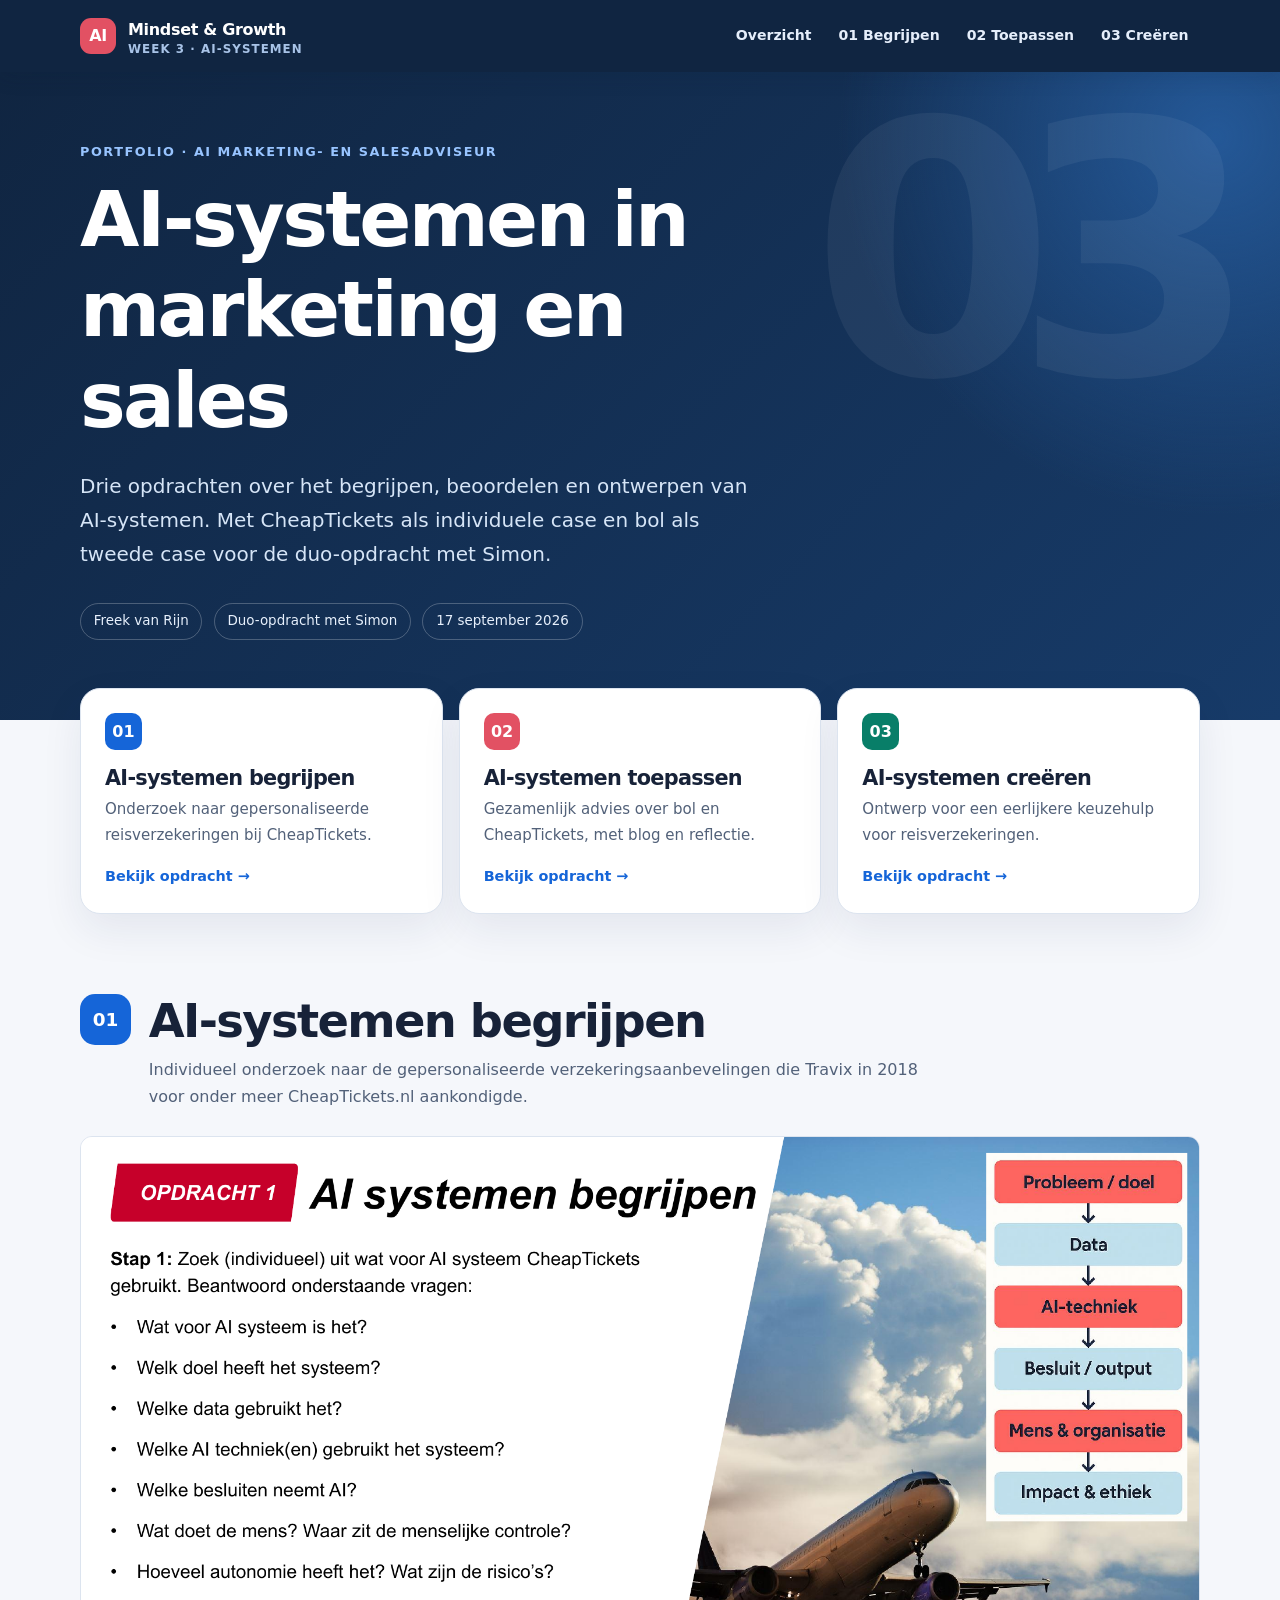
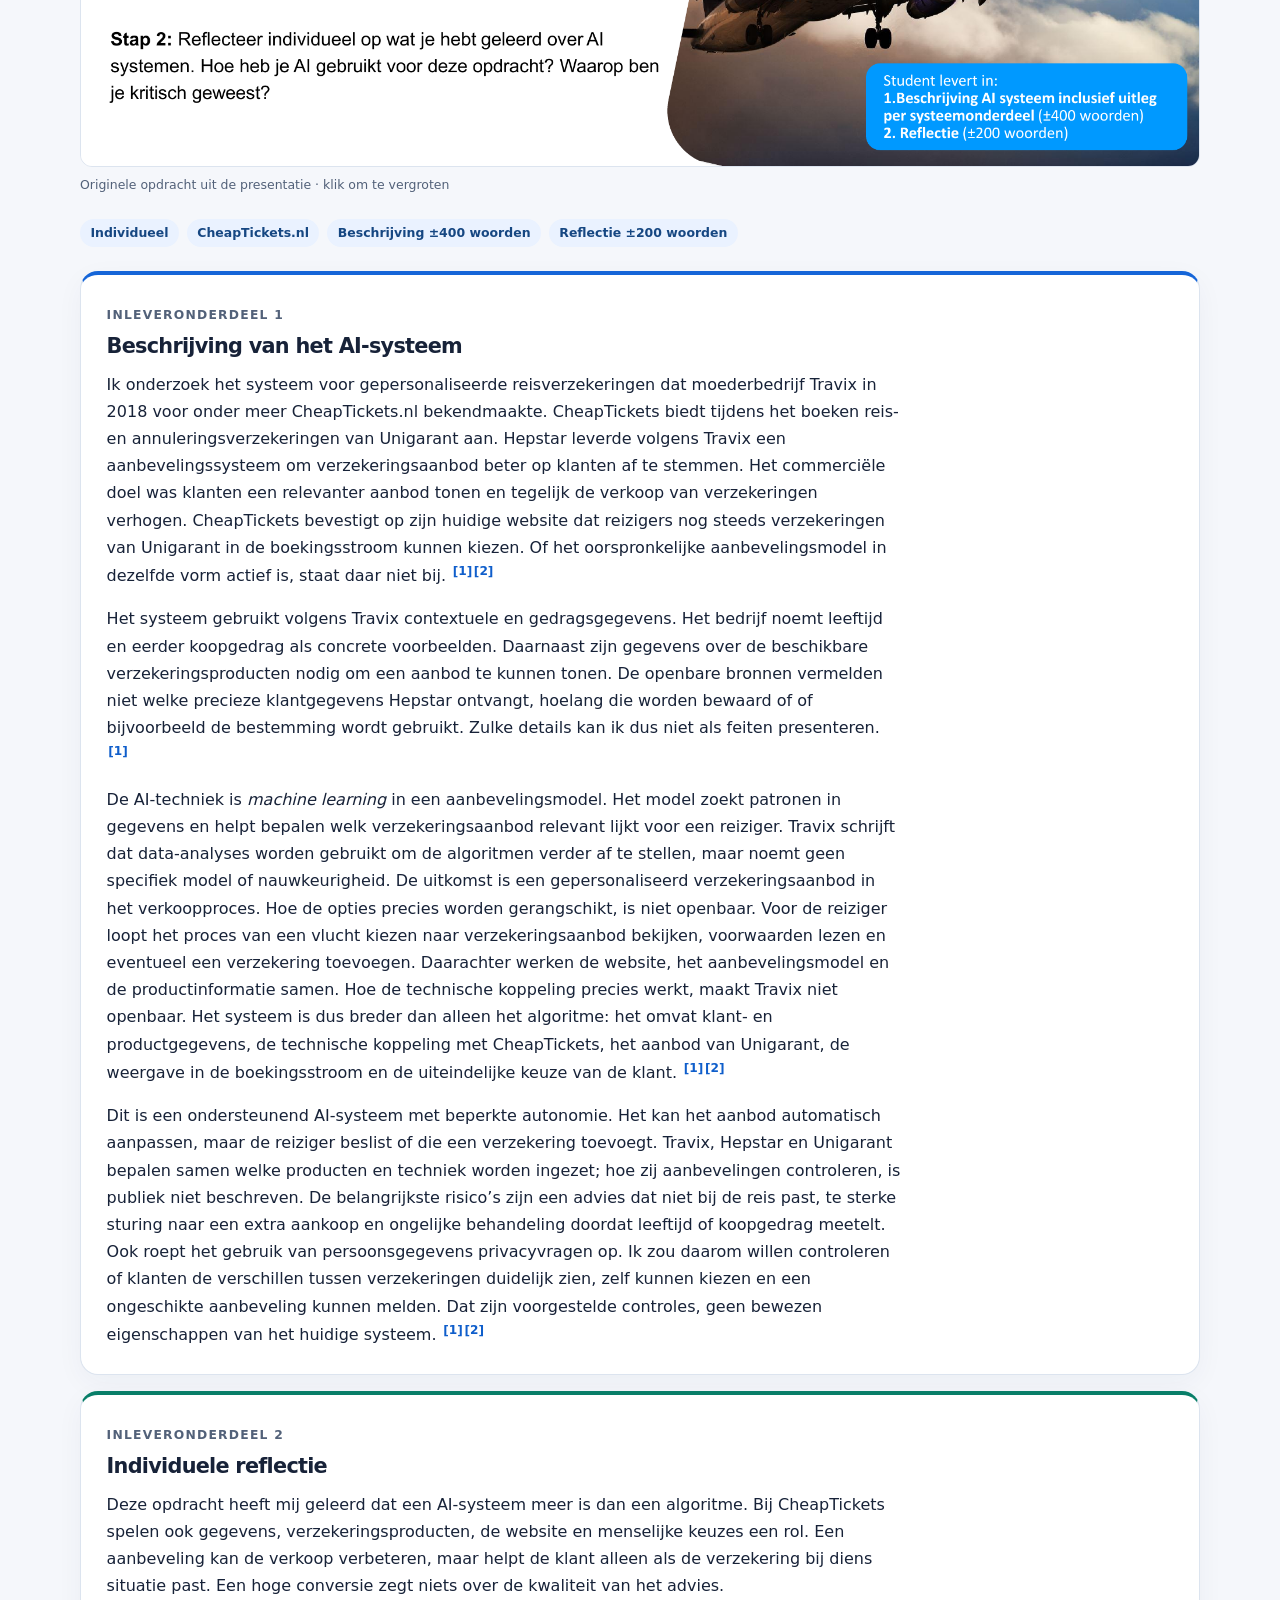
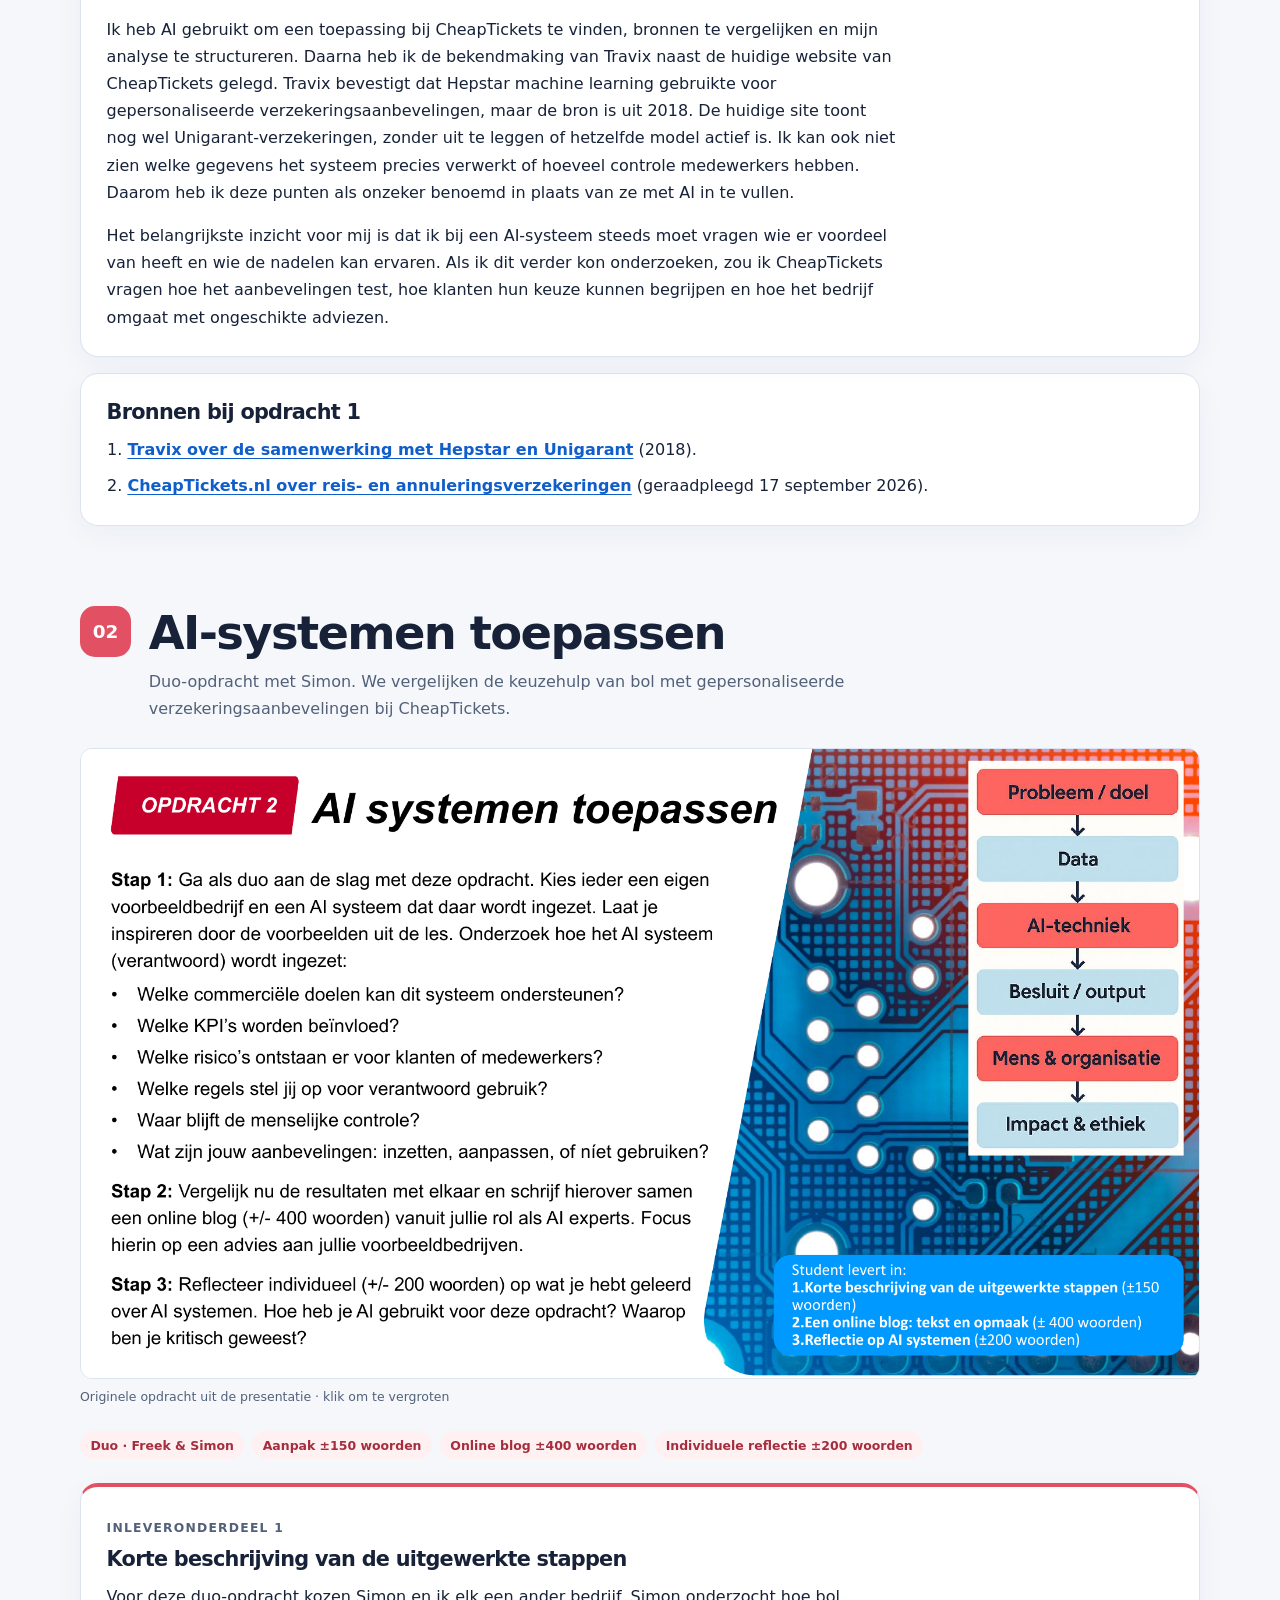
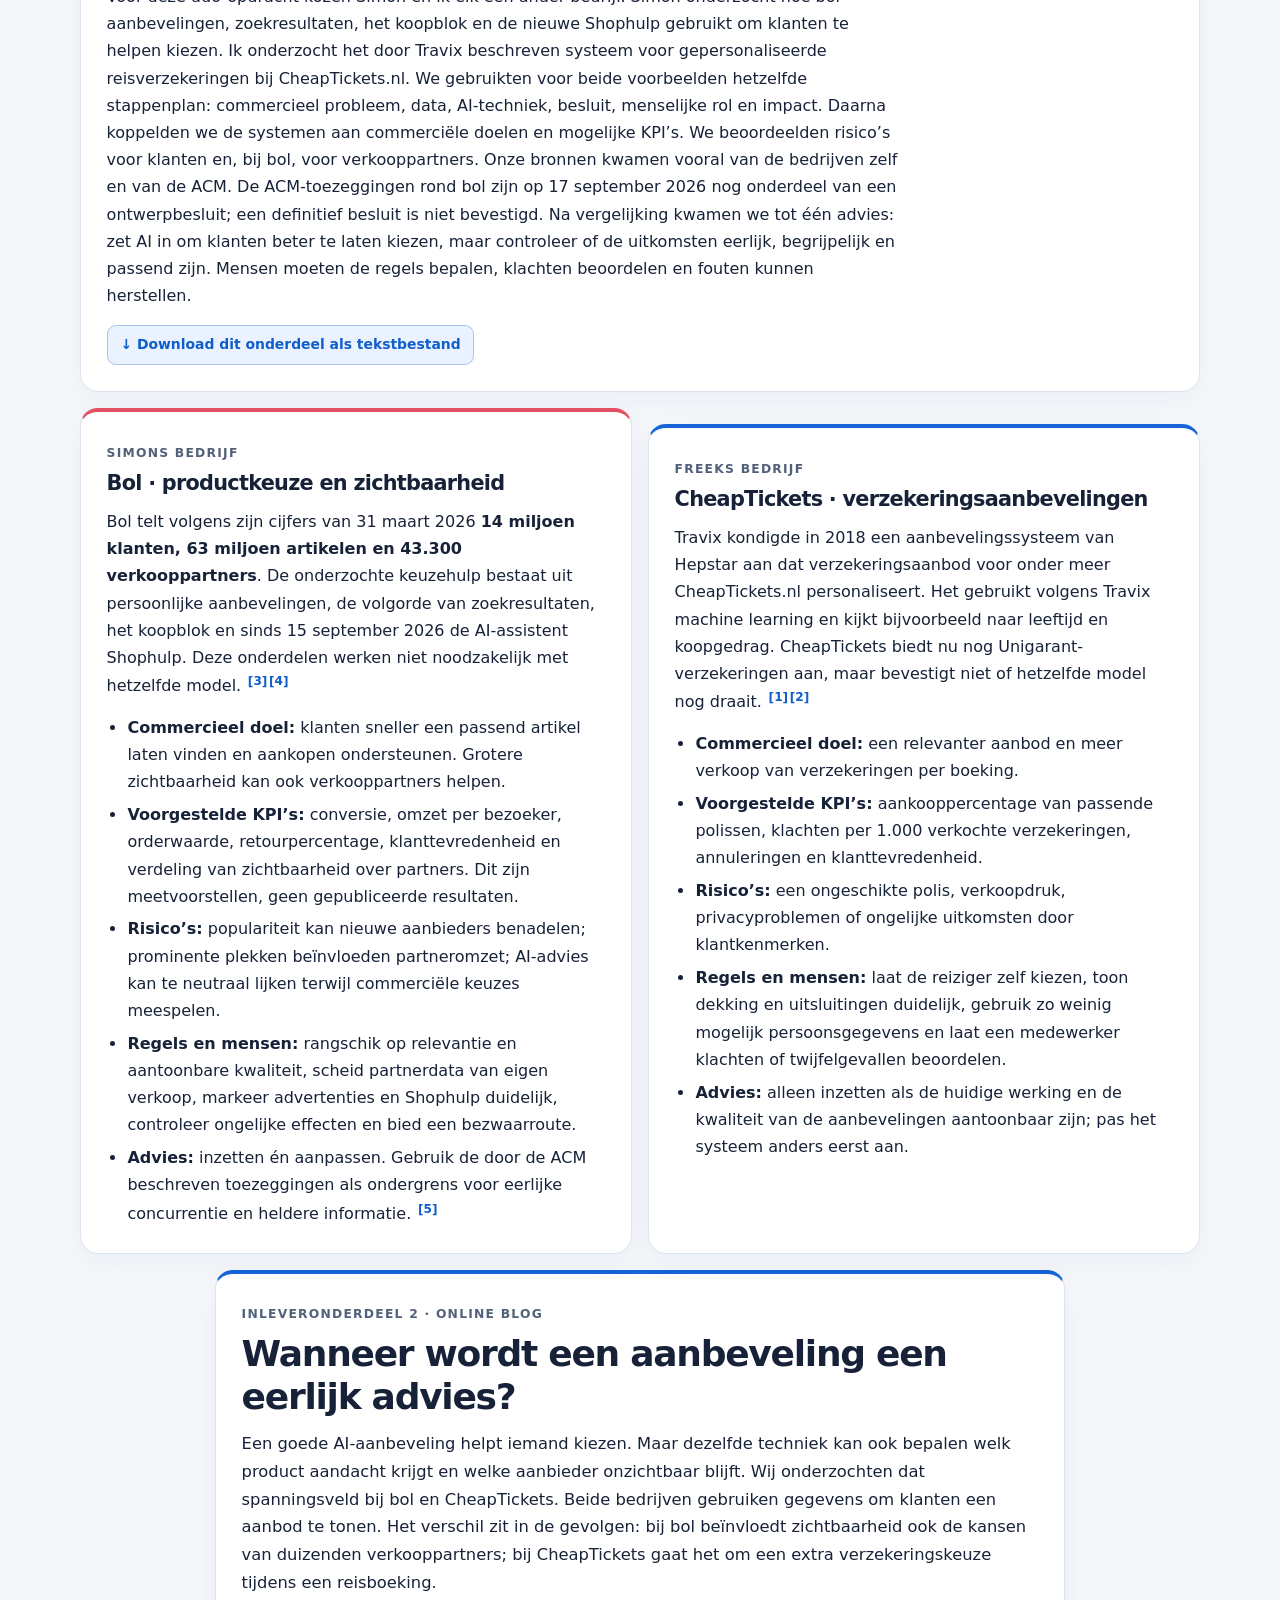
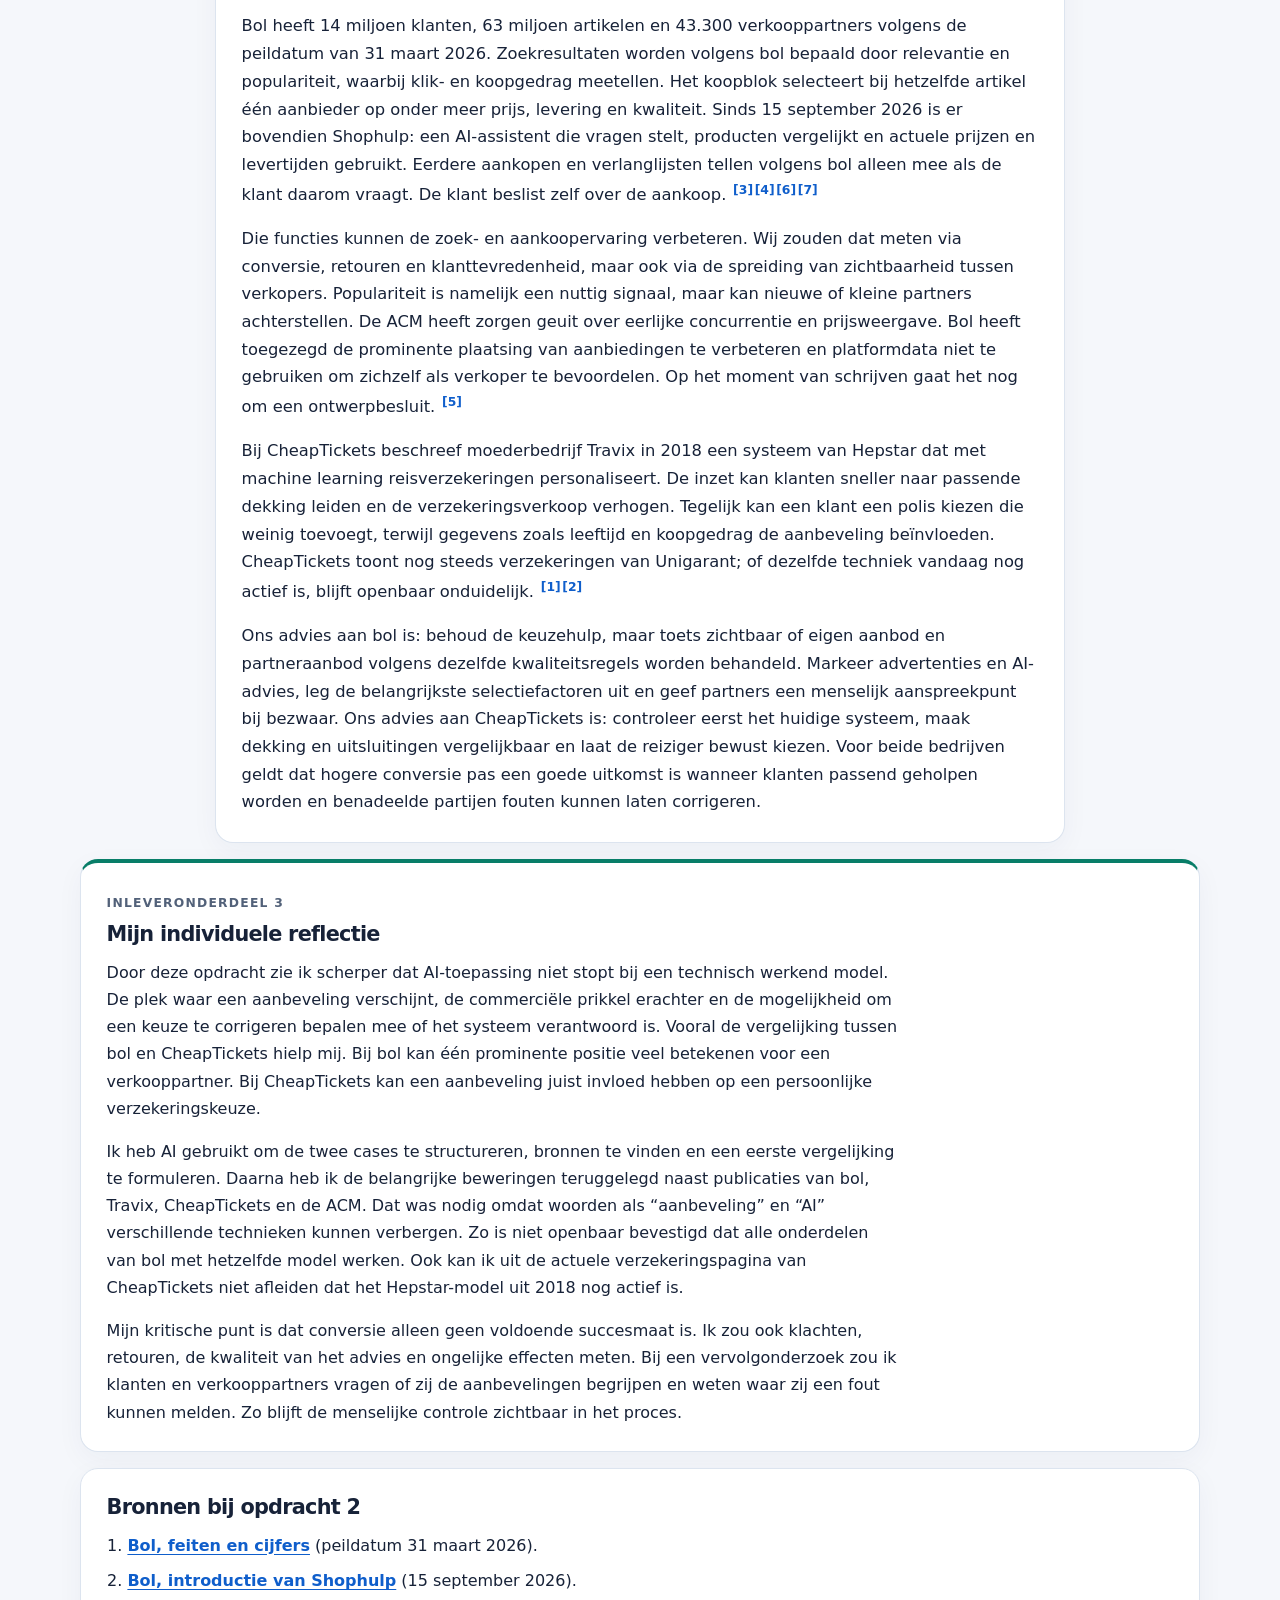
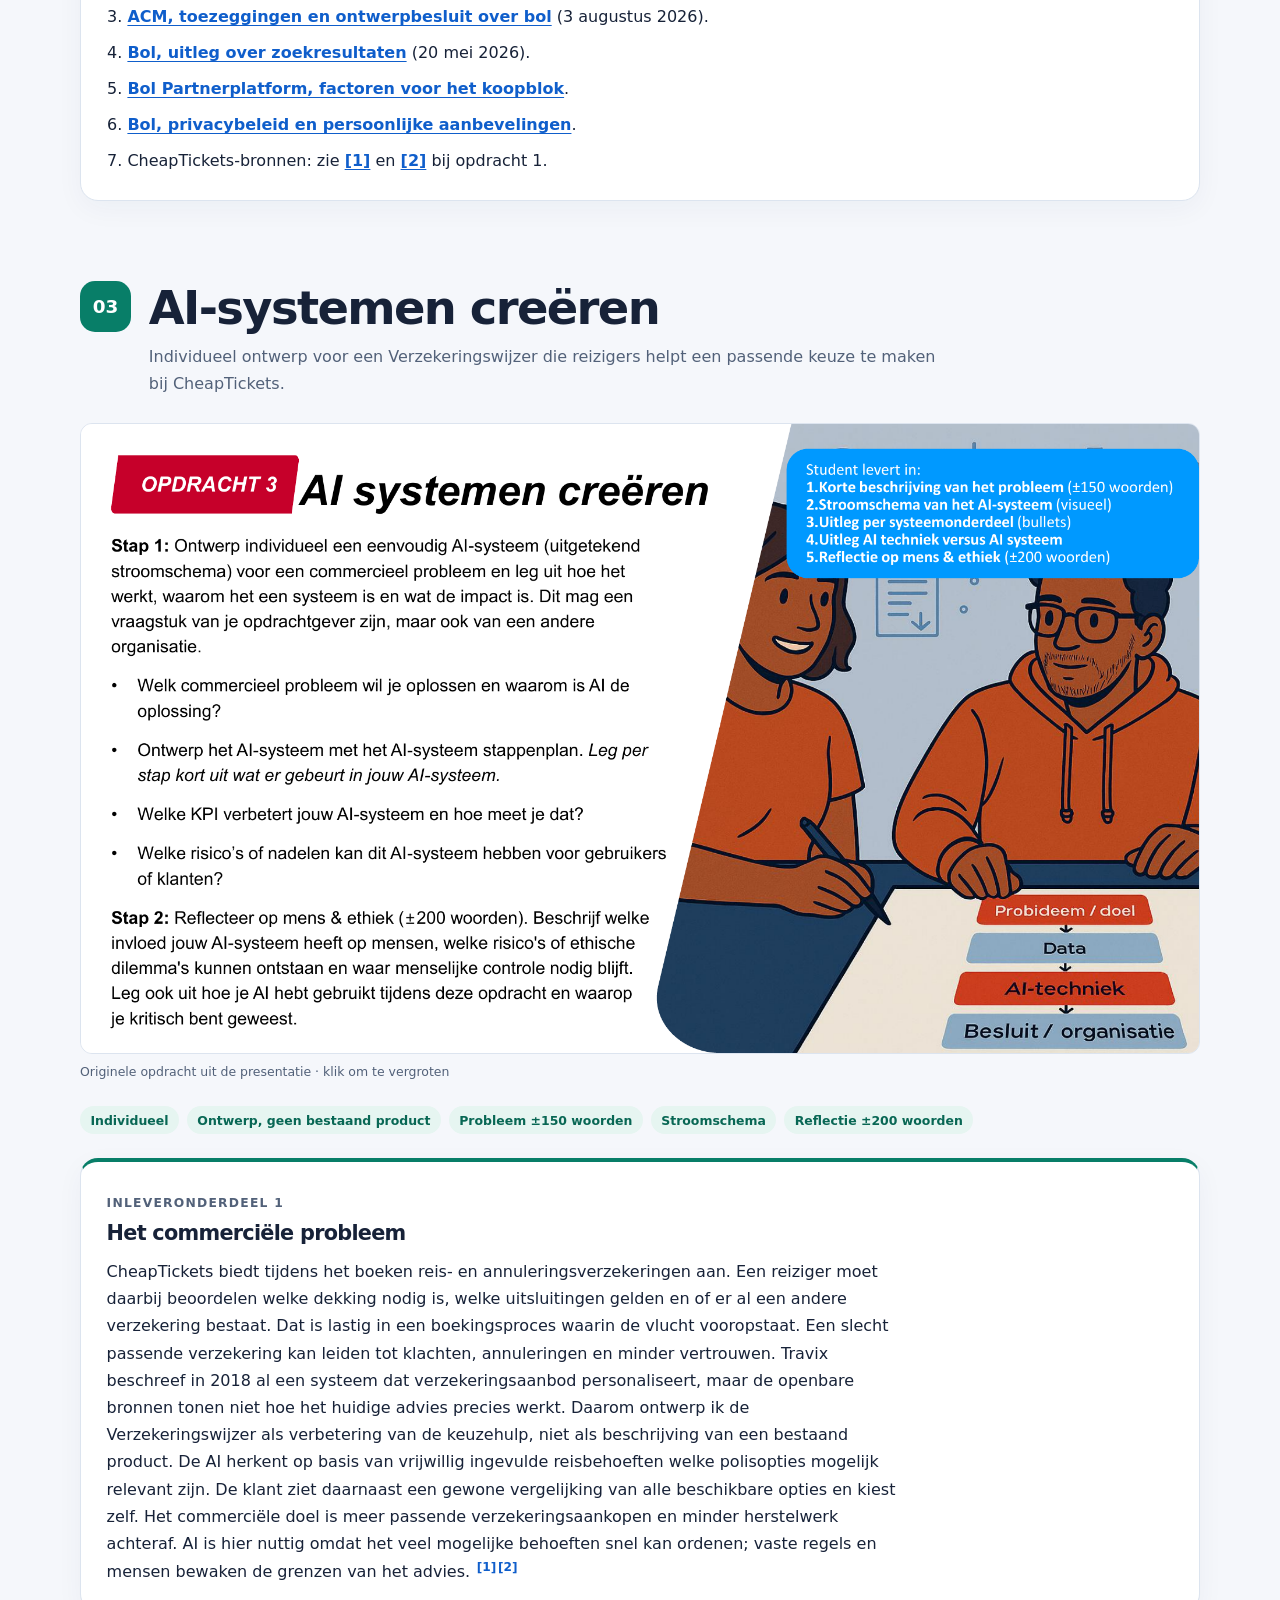
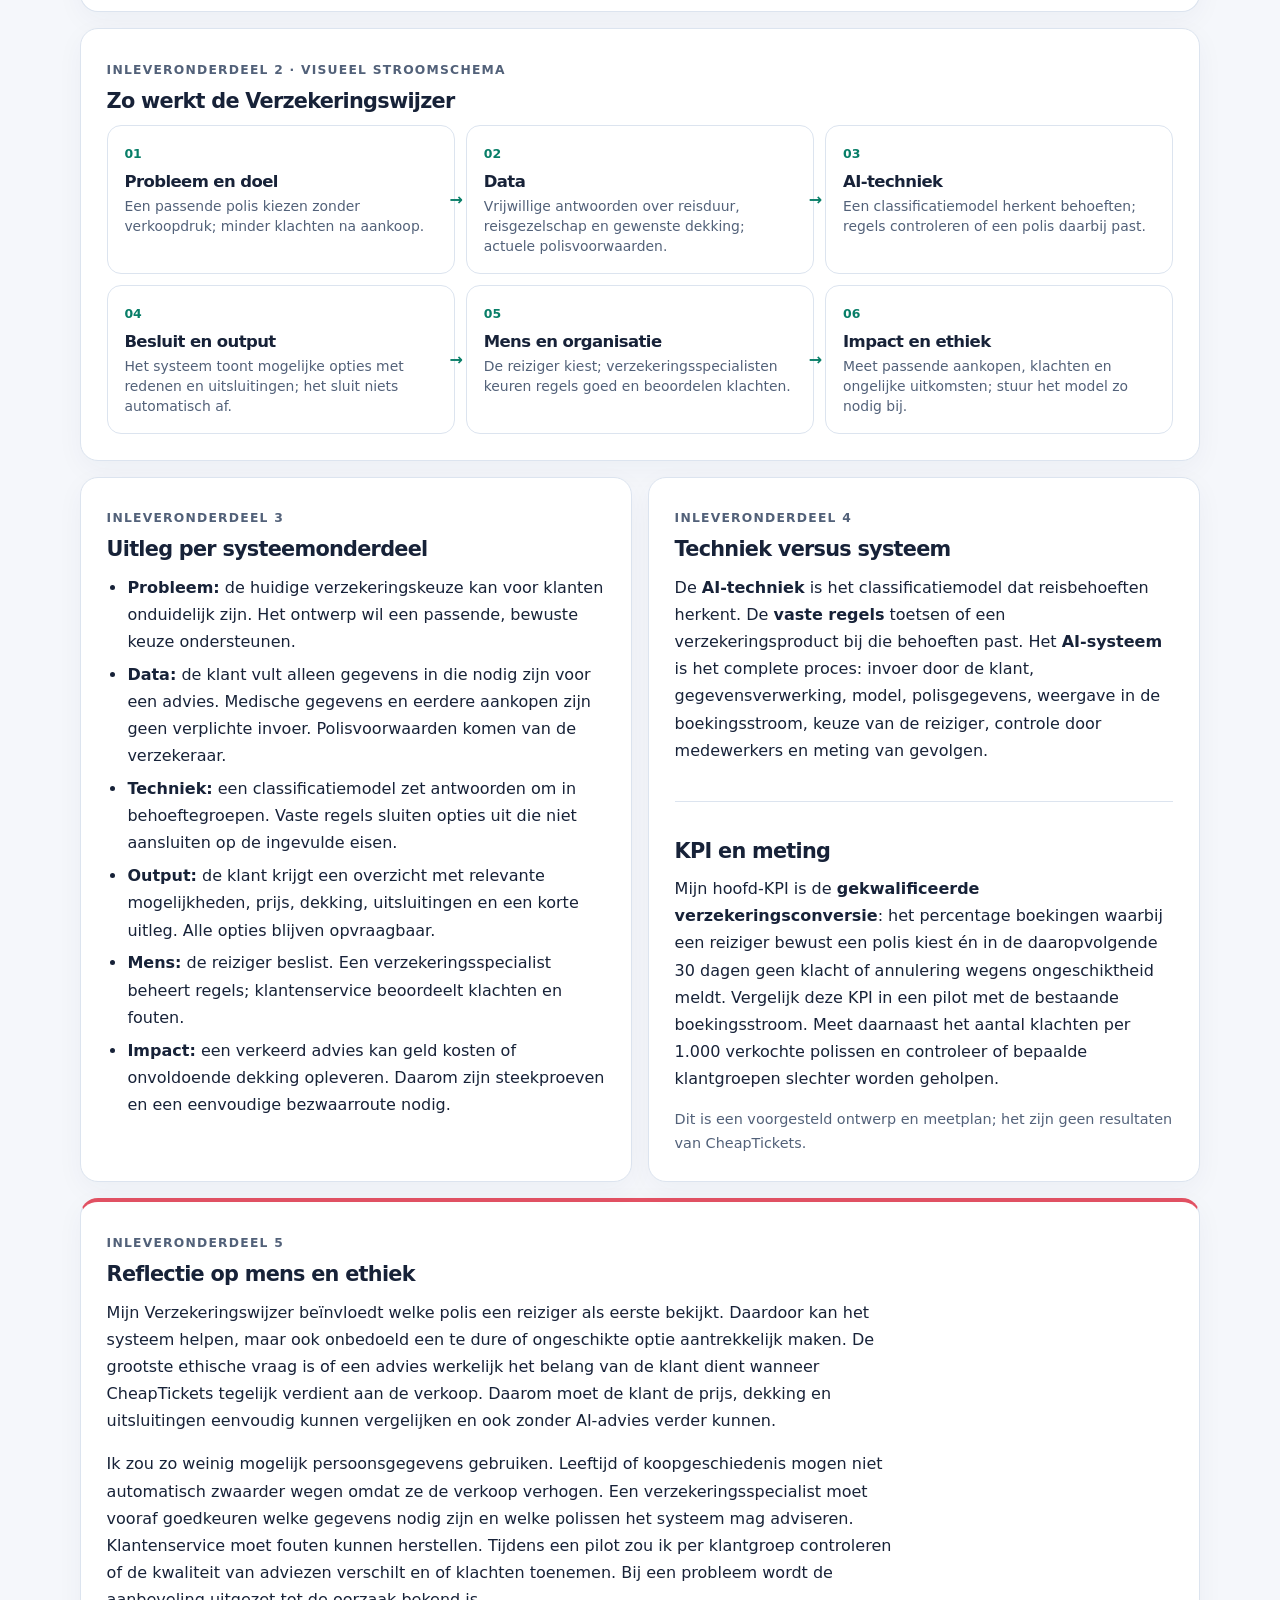
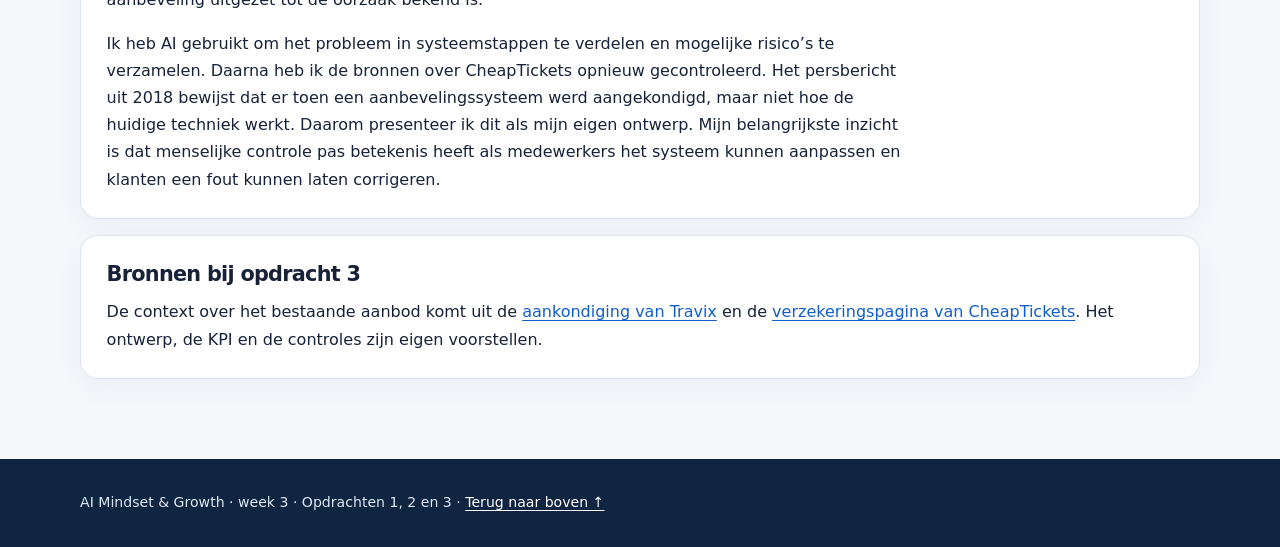
==== commit a3709227: "Toon originele opdrachtdias bij alle opdrachten" ====
--- a/week3.html
+++ b/week3.html
@@ -42,6 +42,7 @@
 
     <section class="assignment wrap" id="opdracht-1" aria-labelledby="titel-1">
       <div class="section-heading"><span class="number">01</span><div><h2 id="titel-1">AI-systemen begrijpen</h2><p>Individueel onderzoek naar de gepersonaliseerde verzekeringsaanbevelingen die Travix in 2018 voor onder meer CheapTickets.nl aankondigde.</p></div></div>
+      <figure class="source-slide wide"><a href="assets/opdracht-slides/opdracht-06.png" target="_blank"><img loading="lazy" src="assets/opdracht-slides/opdracht-06.png" alt="Originele opdrachtdia voor AI-systemen begrijpen"></a><figcaption>Originele opdracht uit de presentatie · klik om te vergroten</figcaption></figure>
       <div class="tagline"><span class="tag">Individueel</span><span class="tag">CheapTickets.nl</span><span class="tag">Beschrijving ±400 woorden</span><span class="tag">Reflectie ±200 woorden</span></div>
       <div class="grid-2">
         <article class="card accent-blue body-copy full">
@@ -65,6 +66,7 @@
 
     <section class="assignment wrap" id="opdracht-2" aria-labelledby="titel-2">
       <div class="section-heading"><span class="number" style="background:var(--coral)">02</span><div><h2 id="titel-2">AI-systemen toepassen</h2><p>Duo-opdracht met Simon. We vergelijken de keuzehulp van bol met gepersonaliseerde verzekeringsaanbevelingen bij CheapTickets.</p></div></div>
+      <figure class="source-slide wide"><a href="assets/opdracht-slides/opdracht-07.png" target="_blank"><img loading="lazy" src="assets/opdracht-slides/opdracht-07.png" alt="Originele opdrachtdia voor AI-systemen toepassen"></a><figcaption>Originele opdracht uit de presentatie · klik om te vergroten</figcaption></figure>
       <div class="tagline"><span class="tag coral">Duo · Freek & Simon</span><span class="tag coral">Aanpak ±150 woorden</span><span class="tag coral">Online blog ±400 woorden</span><span class="tag coral">Individuele reflectie ±200 woorden</span></div>
 
       <article class="card accent-coral body-copy">
@@ -124,6 +126,7 @@
 
     <section class="assignment wrap" id="opdracht-3" aria-labelledby="titel-3">
       <div class="section-heading"><span class="number" style="background:var(--green)">03</span><div><h2 id="titel-3">AI-systemen creëren</h2><p>Individueel ontwerp voor een Verzekeringswijzer die reizigers helpt een passende keuze te maken bij CheapTickets.</p></div></div>
+      <figure class="source-slide wide"><a href="assets/opdracht-slides/opdracht-08.png" target="_blank"><img loading="lazy" src="assets/opdracht-slides/opdracht-08.png" alt="Originele opdrachtdia voor het creëren van een AI-systeem"></a><figcaption>Originele opdracht uit de presentatie · klik om te vergroten</figcaption></figure>
       <div class="tagline"><span class="tag green">Individueel</span><span class="tag green">Ontwerp, geen bestaand product</span><span class="tag green">Probleem ±150 woorden</span><span class="tag green">Stroomschema</span><span class="tag green">Reflectie ±200 woorden</span></div>
 
       <article class="card accent-green body-copy">
--- a/styles.css
+++ b/styles.css
@@ -132,6 +132,12 @@
 .portfolio-item { display: flex; flex-direction: column; min-height: 265px; padding: 1.5rem; border: 1px solid var(--line); border-radius: 18px; background: var(--white); box-shadow: 0 8px 28px rgba(20,43,83,.045); }
 .portfolio-item h3 { margin: 1rem 0 .5rem; font-size: 1.35rem; }
 .portfolio-item p { margin: 0; color: var(--muted); }
+.source-slide { margin: 1rem 0 0; }
+.source-slide a { display: block; border-radius: 12px; overflow: hidden; background: #eef2f7; border: 1px solid var(--line); }
+.source-slide img { display: block; width: 100%; height: auto; transition: transform .2s ease; }
+.source-slide a:hover img { transform: scale(1.01); }
+.source-slide figcaption { padding-top: .45rem; color: var(--muted); font-size: .78rem; }
+.source-slide.wide { margin: 1.25rem 0 1.5rem; }
 .item-top { display: flex; align-items: center; justify-content: space-between; gap: 1rem; }
 .status { display: inline-flex; border-radius: 999px; padding: .26rem .66rem; font-size: .75rem; line-height: 1.3; font-weight: 800; }
 .status-ready { background: #dff8ec; color: #086447; }
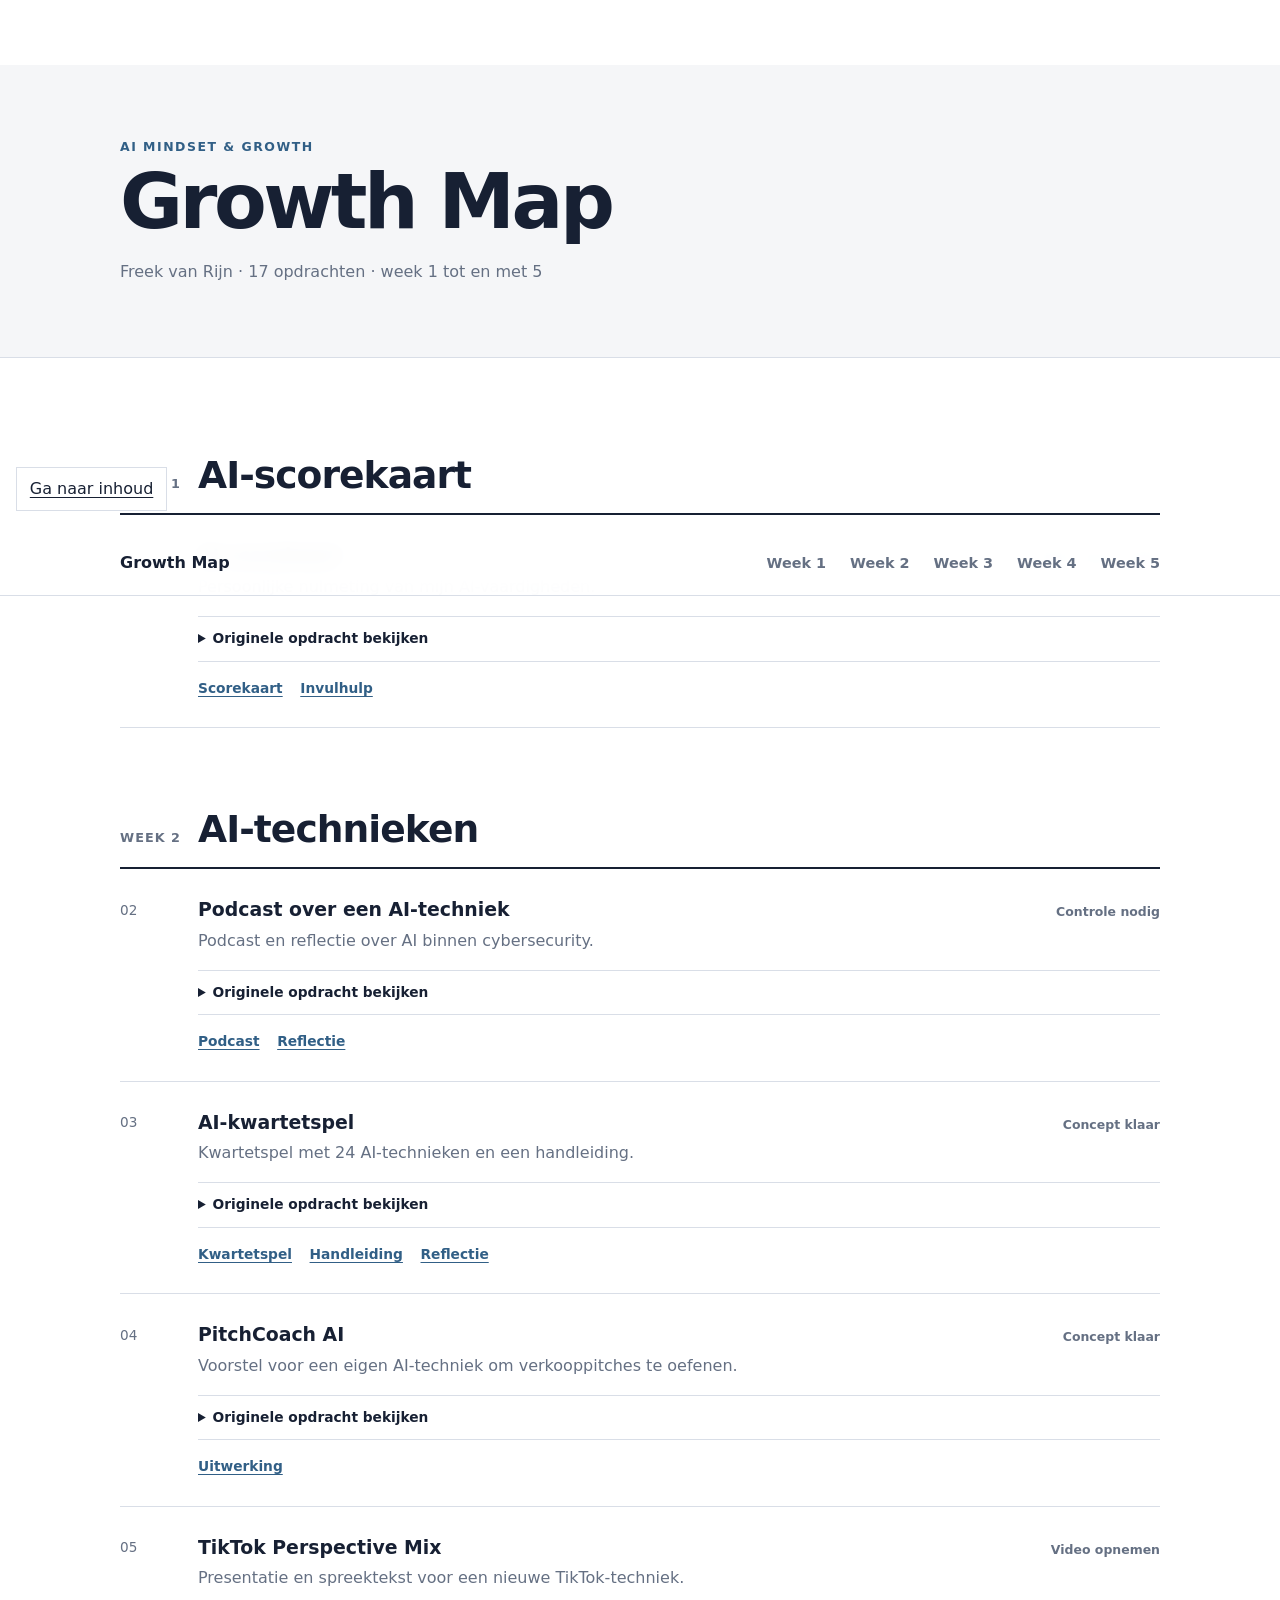
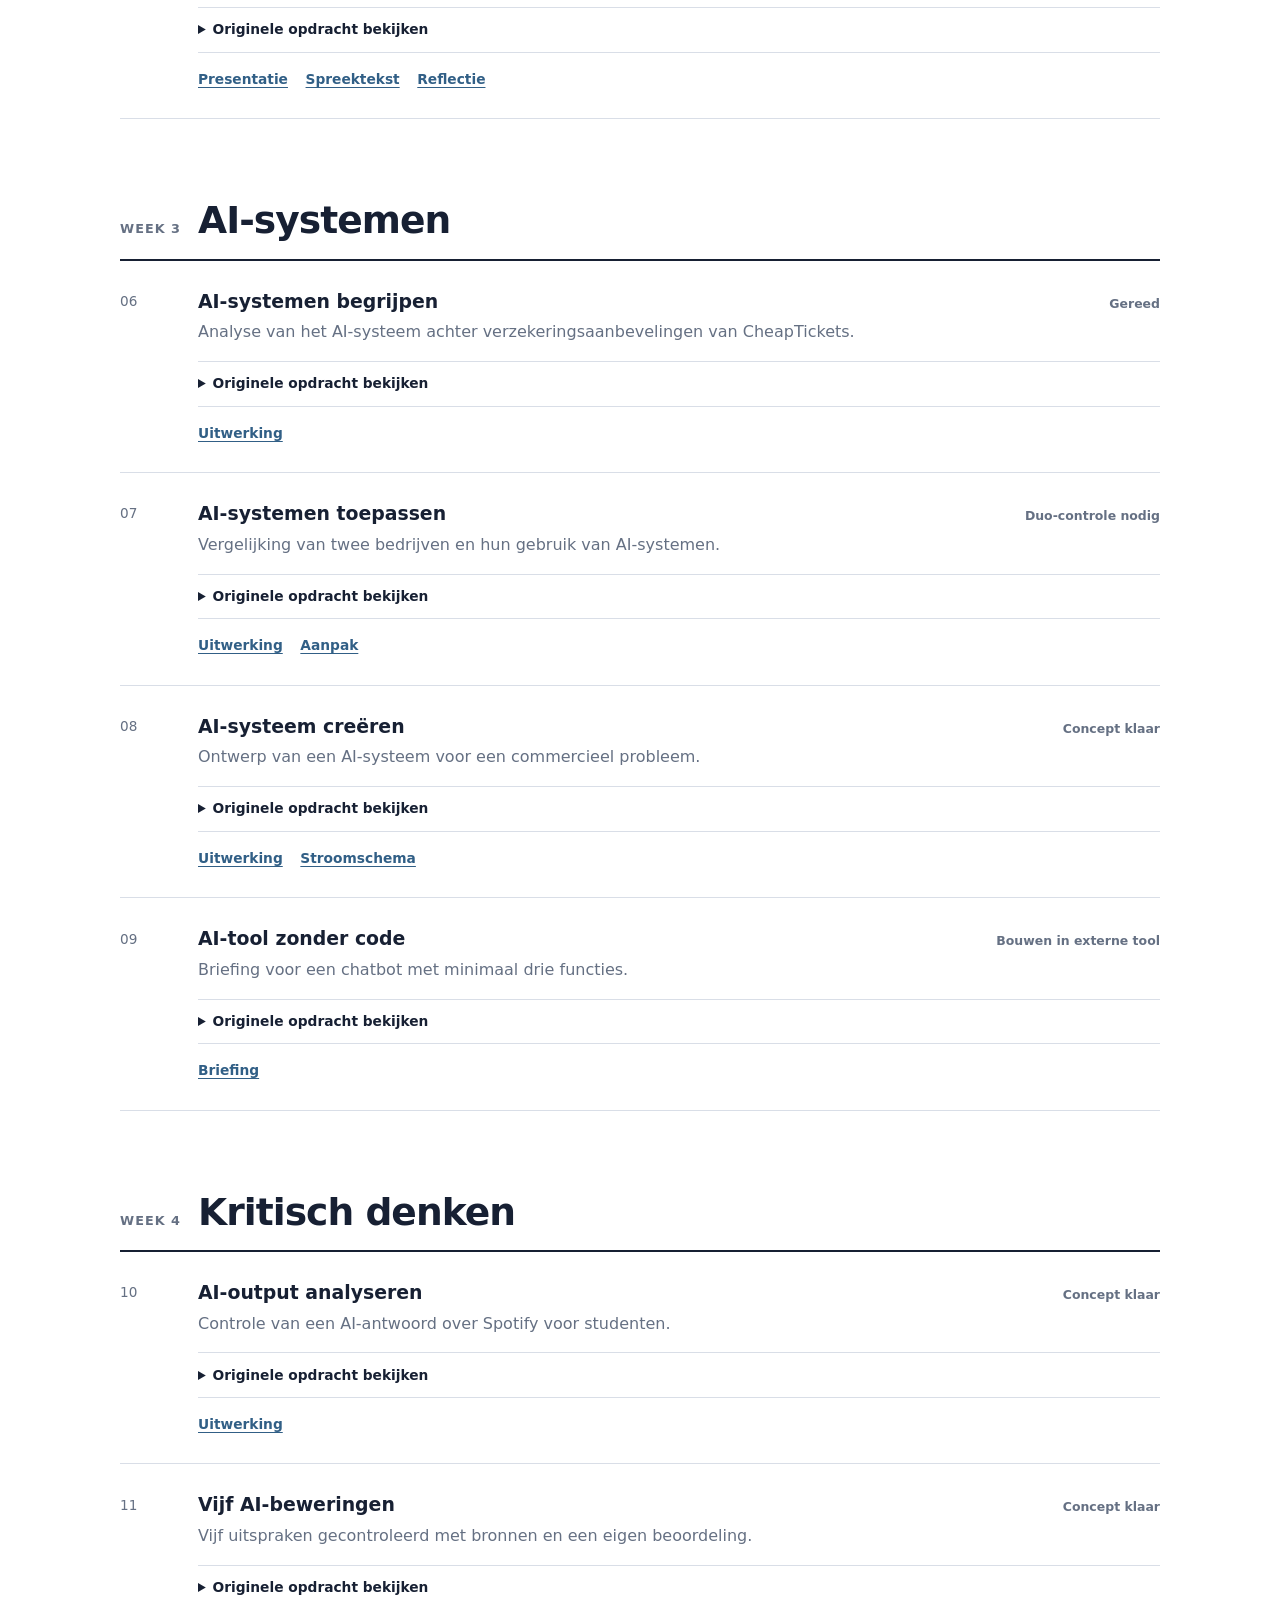
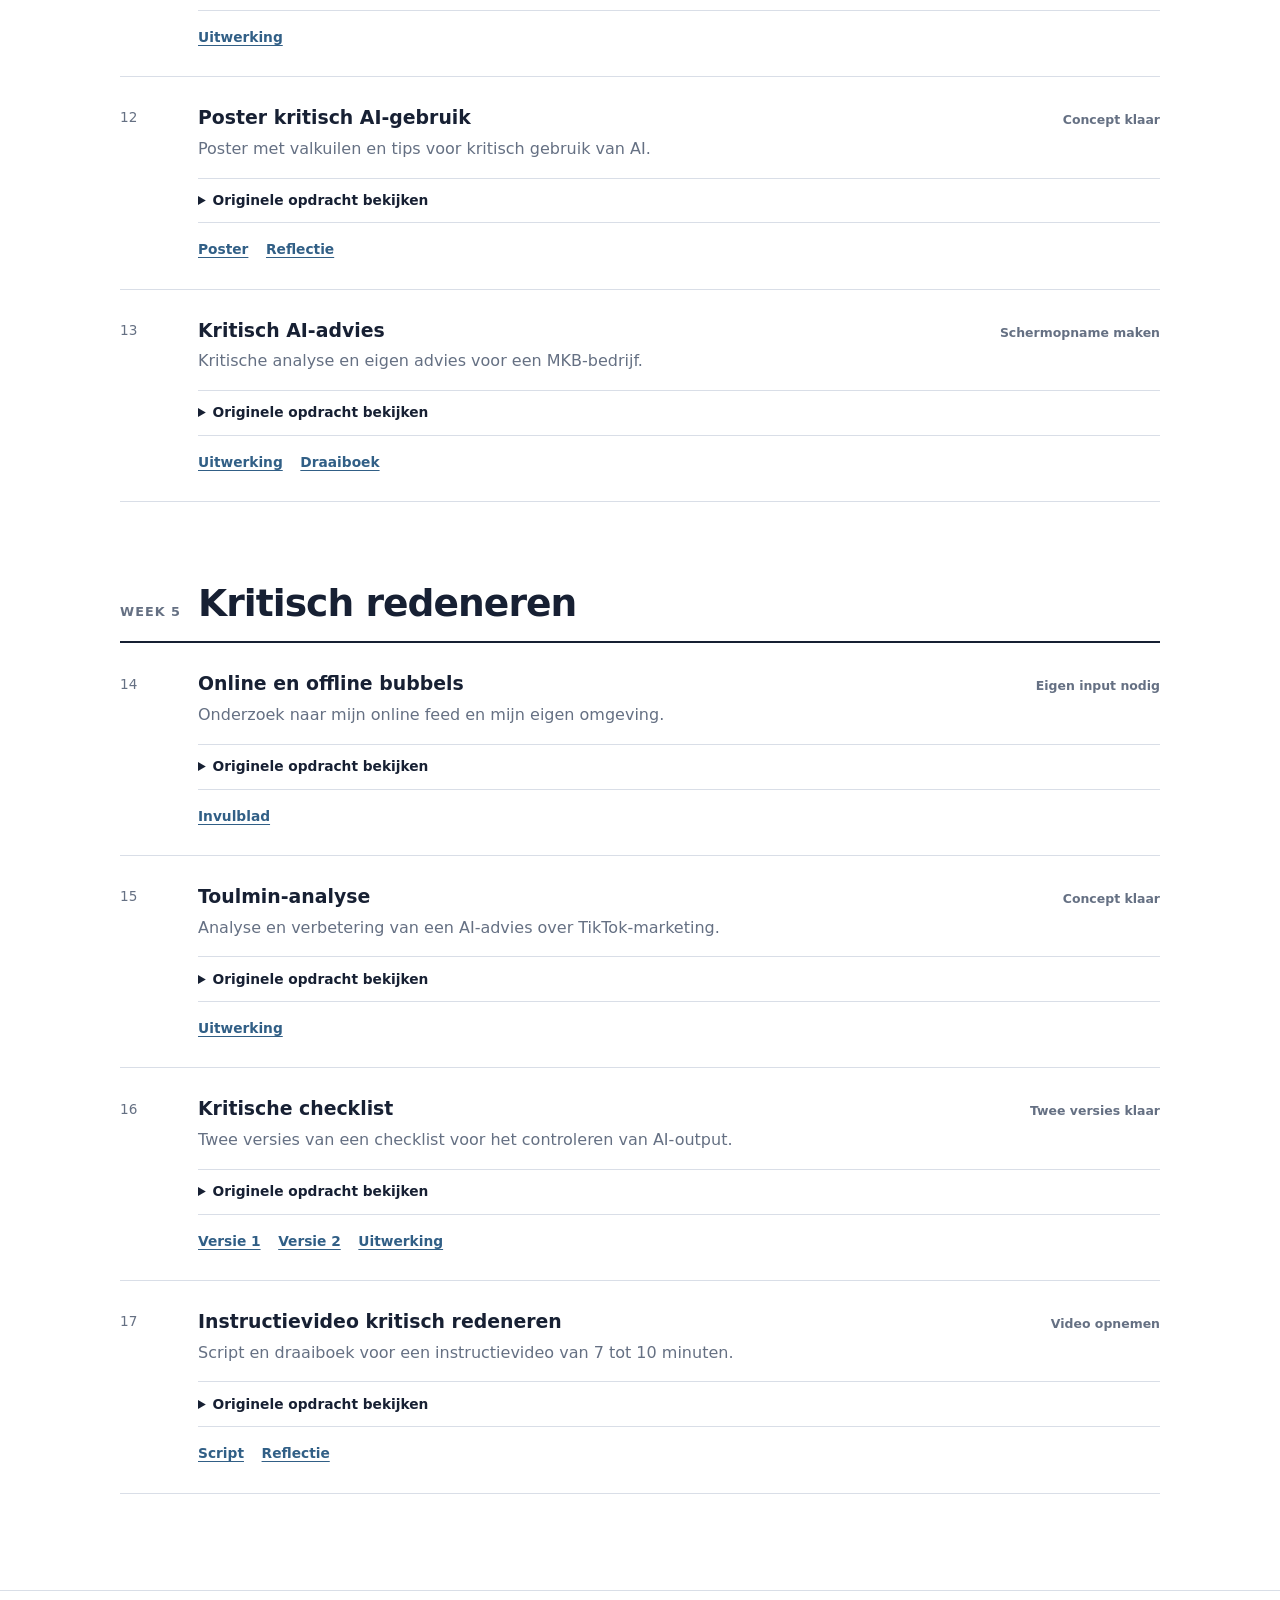
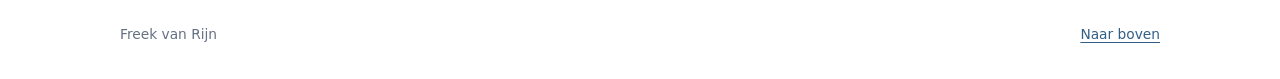
==== commit a6cdd1d9: "Vereenvoudig Growth Map en bundel alle weken" ====
--- a/week3.html
+++ b/week3.html
@@ -3,186 +3,9 @@
 <head>
   <meta charset="utf-8">
   <meta name="viewport" content="width=device-width, initial-scale=1">
-  <meta name="description" content="Growth Map voor AI Mindset & Growth week 3: AI-systemen begrijpen, toepassen en creëren.">
-  <meta name="theme-color" content="#102541">
-  <title>Week 3 AI-systemen | Mindset & Growth</title>
-  <link rel="stylesheet" href="styles.css">
+  <meta http-equiv="refresh" content="0; url=index.html#week-3">
+  <title>Week 3 | Growth Map</title>
+  <link rel="canonical" href="index.html#week-3">
 </head>
-<body>
-  <a class="skip-link" href="#inhoud">Ga naar inhoud</a>
-  <header class="site-header">
-    <div class="wrap header-inner">
-      <a class="brand" href="#top" aria-label="Mindset en Growth, terug naar boven"><span class="brand-mark" aria-hidden="true">AI</span><span>Mindset & Growth<small>Week 3 · AI-systemen</small></span></a>
-      <nav class="nav" aria-label="Hoofdnavigatie">
-        <a href="index.html">Overzicht</a>
-        <a href="#opdracht-1">01 Begrijpen</a>
-        <a href="#opdracht-2">02 Toepassen</a>
-        <a href="#opdracht-3">03 Creëren</a>
-      </nav>
-    </div>
-  </header>
-
-  <div class="hero" id="top">
-    <div class="wrap">
-      <p class="eyebrow">Portfolio · AI marketing- en salesadviseur</p>
-      <h1>AI-systemen in marketing en sales</h1>
-      <p class="hero-lead">Drie opdrachten over het begrijpen, beoordelen en ontwerpen van AI-systemen. Met CheapTickets als individuele case en bol als tweede case voor de duo-opdracht met Simon.</p>
-      <div class="hero-meta"><span>Freek van Rijn</span><span>Duo-opdracht met Simon</span><span>17 september 2026</span></div>
-    </div>
-  </div>
-
-  <main id="inhoud">
-    <section class="overview wrap" aria-label="Overzicht opdrachten">
-      <div class="overview-grid">
-        <a class="overview-card" href="#opdracht-1"><span class="number">01</span><h2>AI-systemen begrijpen</h2><p>Onderzoek naar gepersonaliseerde reisverzekeringen bij CheapTickets.</p><span class="go">Bekijk opdracht →</span></a>
-        <a class="overview-card" href="#opdracht-2"><span class="number">02</span><h2>AI-systemen toepassen</h2><p>Gezamenlijk advies over bol en CheapTickets, met blog en reflectie.</p><span class="go">Bekijk opdracht →</span></a>
-        <a class="overview-card" href="#opdracht-3"><span class="number">03</span><h2>AI-systemen creëren</h2><p>Ontwerp voor een eerlijkere keuzehulp voor reisverzekeringen.</p><span class="go">Bekijk opdracht →</span></a>
-      </div>
-    </section>
-
-    <section class="assignment wrap" id="opdracht-1" aria-labelledby="titel-1">
-      <div class="section-heading"><span class="number">01</span><div><h2 id="titel-1">AI-systemen begrijpen</h2><p>Individueel onderzoek naar de gepersonaliseerde verzekeringsaanbevelingen die Travix in 2018 voor onder meer CheapTickets.nl aankondigde.</p></div></div>
-      <figure class="source-slide wide"><a href="assets/opdracht-slides/opdracht-06.png" target="_blank"><img loading="lazy" src="assets/opdracht-slides/opdracht-06.png" alt="Originele opdrachtdia voor AI-systemen begrijpen"></a><figcaption>Originele opdracht uit de presentatie · klik om te vergroten</figcaption></figure>
-      <div class="tagline"><span class="tag">Individueel</span><span class="tag">CheapTickets.nl</span><span class="tag">Beschrijving ±400 woorden</span><span class="tag">Reflectie ±200 woorden</span></div>
-      <div class="grid-2">
-        <article class="card accent-blue body-copy full">
-          <span class="mini-label">Inleveronderdeel 1</span>
-          <h3>Beschrijving van het AI-systeem</h3>
-          <p>Ik onderzoek het systeem voor gepersonaliseerde reisverzekeringen dat moederbedrijf Travix in 2018 voor onder meer CheapTickets.nl bekendmaakte. CheapTickets biedt tijdens het boeken reis- en annuleringsverzekeringen van Unigarant aan. Hepstar leverde volgens Travix een aanbevelingssysteem om verzekeringsaanbod beter op klanten af te stemmen. Het commerciële doel was klanten een relevanter aanbod tonen en tegelijk de verkoop van verzekeringen verhogen. CheapTickets bevestigt op zijn huidige website dat reizigers nog steeds verzekeringen van Unigarant in de boekingsstroom kunnen kiezen. Of het oorspronkelijke aanbevelingsmodel in dezelfde vorm actief is, staat daar niet bij. <a class="inline-source" href="#bron-ct-1" aria-label="Bron CheapTickets 1">[1]</a><a class="inline-source" href="#bron-ct-2" aria-label="Bron CheapTickets 2">[2]</a></p>
-          <p>Het systeem gebruikt volgens Travix contextuele en gedragsgegevens. Het bedrijf noemt leeftijd en eerder koopgedrag als concrete voorbeelden. Daarnaast zijn gegevens over de beschikbare verzekeringsproducten nodig om een aanbod te kunnen tonen. De openbare bronnen vermelden niet welke precieze klantgegevens Hepstar ontvangt, hoelang die worden bewaard of of bijvoorbeeld de bestemming wordt gebruikt. Zulke details kan ik dus niet als feiten presenteren. <a class="inline-source" href="#bron-ct-1" aria-label="Bron CheapTickets 1">[1]</a></p>
-          <p>De AI-techniek is <em>machine learning</em> in een aanbevelingsmodel. Het model zoekt patronen in gegevens en helpt bepalen welk verzekeringsaanbod relevant lijkt voor een reiziger. Travix schrijft dat data-analyses worden gebruikt om de algoritmen verder af te stellen, maar noemt geen specifiek model of nauwkeurigheid. De uitkomst is een gepersonaliseerd verzekeringsaanbod in het verkoopproces. Hoe de opties precies worden gerangschikt, is niet openbaar. Voor de reiziger loopt het proces van een vlucht kiezen naar verzekeringsaanbod bekijken, voorwaarden lezen en eventueel een verzekering toevoegen. Daarachter werken de website, het aanbevelingsmodel en de productinformatie samen. Hoe de technische koppeling precies werkt, maakt Travix niet openbaar. Het systeem is dus breder dan alleen het algoritme: het omvat klant- en productgegevens, de technische koppeling met CheapTickets, het aanbod van Unigarant, de weergave in de boekingsstroom en de uiteindelijke keuze van de klant. <a class="inline-source" href="#bron-ct-1" aria-label="Bron CheapTickets 1">[1]</a><a class="inline-source" href="#bron-ct-2" aria-label="Bron CheapTickets 2">[2]</a></p>
-          <p>Dit is een ondersteunend AI-systeem met beperkte autonomie. Het kan het aanbod automatisch aanpassen, maar de reiziger beslist of die een verzekering toevoegt. Travix, Hepstar en Unigarant bepalen samen welke producten en techniek worden ingezet; hoe zij aanbevelingen controleren, is publiek niet beschreven. De belangrijkste risico’s zijn een advies dat niet bij de reis past, te sterke sturing naar een extra aankoop en ongelijke behandeling doordat leeftijd of koopgedrag meetelt. Ook roept het gebruik van persoonsgegevens privacyvragen op. Ik zou daarom willen controleren of klanten de verschillen tussen verzekeringen duidelijk zien, zelf kunnen kiezen en een ongeschikte aanbeveling kunnen melden. Dat zijn voorgestelde controles, geen bewezen eigenschappen van het huidige systeem. <a class="inline-source" href="#bron-ct-1" aria-label="Bron CheapTickets 1">[1]</a><a class="inline-source" href="#bron-ct-2" aria-label="Bron CheapTickets 2">[2]</a></p>
-        </article>
-        <article class="card accent-green body-copy full">
-          <span class="mini-label">Inleveronderdeel 2</span>
-          <h3>Individuele reflectie</h3>
-          <p>Deze opdracht heeft mij geleerd dat een AI-systeem meer is dan een algoritme. Bij CheapTickets spelen ook gegevens, verzekeringsproducten, de website en menselijke keuzes een rol. Een aanbeveling kan de verkoop verbeteren, maar helpt de klant alleen als de verzekering bij diens situatie past. Een hoge conversie zegt niets over de kwaliteit van het advies.</p>
-          <p>Ik heb AI gebruikt om een toepassing bij CheapTickets te vinden, bronnen te vergelijken en mijn analyse te structureren. Daarna heb ik de bekendmaking van Travix naast de huidige website van CheapTickets gelegd. Travix bevestigt dat Hepstar machine learning gebruikte voor gepersonaliseerde verzekeringsaanbevelingen, maar de bron is uit 2018. De huidige site toont nog wel Unigarant-verzekeringen, zonder uit te leggen of hetzelfde model actief is. Ik kan ook niet zien welke gegevens het systeem precies verwerkt of hoeveel controle medewerkers hebben. Daarom heb ik deze punten als onzeker benoemd in plaats van ze met AI in te vullen.</p>
-          <p>Het belangrijkste inzicht voor mij is dat ik bij een AI-systeem steeds moet vragen wie er voordeel van heeft en wie de nadelen kan ervaren. Als ik dit verder kon onderzoeken, zou ik CheapTickets vragen hoe het aanbevelingen test, hoe klanten hun keuze kunnen begrijpen en hoe het bedrijf omgaat met ongeschikte adviezen.</p>
-        </article>
-      </div>
-      <div class="card" style="margin-top:1rem"><h3>Bronnen bij opdracht 1</h3><ol class="source-list"><li id="bron-ct-1"><a href="https://www.travix.com/press/release-2/" target="_blank" rel="noopener noreferrer">Travix over de samenwerking met Hepstar en Unigarant</a> (2018).</li><li id="bron-ct-2"><a href="https://www.cheaptickets.nl/specials/verzekerd-op-reis" target="_blank" rel="noopener noreferrer">CheapTickets.nl over reis- en annuleringsverzekeringen</a> (geraadpleegd 17 september 2026).</li></ol></div>
-    </section>
-
-    <section class="assignment wrap" id="opdracht-2" aria-labelledby="titel-2">
-      <div class="section-heading"><span class="number" style="background:var(--coral)">02</span><div><h2 id="titel-2">AI-systemen toepassen</h2><p>Duo-opdracht met Simon. We vergelijken de keuzehulp van bol met gepersonaliseerde verzekeringsaanbevelingen bij CheapTickets.</p></div></div>
-      <figure class="source-slide wide"><a href="assets/opdracht-slides/opdracht-07.png" target="_blank"><img loading="lazy" src="assets/opdracht-slides/opdracht-07.png" alt="Originele opdrachtdia voor AI-systemen toepassen"></a><figcaption>Originele opdracht uit de presentatie · klik om te vergroten</figcaption></figure>
-      <div class="tagline"><span class="tag coral">Duo · Freek & Simon</span><span class="tag coral">Aanpak ±150 woorden</span><span class="tag coral">Online blog ±400 woorden</span><span class="tag coral">Individuele reflectie ±200 woorden</span></div>
-
-      <article class="card accent-coral body-copy">
-        <span class="mini-label">Inleveronderdeel 1</span>
-        <h3>Korte beschrijving van de uitgewerkte stappen</h3>
-        <p>Voor deze duo-opdracht kozen Simon en ik elk een ander bedrijf. Simon onderzocht hoe bol aanbevelingen, zoekresultaten, het koopblok en de nieuwe Shophulp gebruikt om klanten te helpen kiezen. Ik onderzocht het door Travix beschreven systeem voor gepersonaliseerde reisverzekeringen bij CheapTickets.nl. We gebruikten voor beide voorbeelden hetzelfde stappenplan: commercieel probleem, data, AI-techniek, besluit, menselijke rol en impact. Daarna koppelden we de systemen aan commerciële doelen en mogelijke KPI’s. We beoordeelden risico’s voor klanten en, bij bol, voor verkooppartners. Onze bronnen kwamen vooral van de bedrijven zelf en van de ACM. De ACM-toezeggingen rond bol zijn op 17 september 2026 nog onderdeel van een ontwerpbesluit; een definitief besluit is niet bevestigd. Na vergelijking kwamen we tot één advies: zet AI in om klanten beter te laten kiezen, maar controleer of de uitkomsten eerlijk, begrijpelijk en passend zijn. Mensen moeten de regels bepalen, klachten beoordelen en fouten kunnen herstellen.</p>
-        <p><a class="download" href="downloads/opdracht-2-aanpak.txt" download>↓ Download dit onderdeel als tekstbestand</a></p>
-      </article>
-
-      <div class="comparison" style="margin-top:1rem">
-        <article class="card">
-          <span class="mini-label">Simons bedrijf</span>
-          <h3>Bol · productkeuze en zichtbaarheid</h3>
-          <p>Bol telt volgens zijn cijfers van 31 maart 2026 <strong>14 miljoen klanten, 63 miljoen artikelen en 43.300 verkooppartners</strong>. De onderzochte keuzehulp bestaat uit persoonlijke aanbevelingen, de volgorde van zoekresultaten, het koopblok en sinds 15 september 2026 de AI-assistent Shophulp. Deze onderdelen werken niet noodzakelijk met hetzelfde model. <a class="inline-source" href="#bron-bol-1" aria-label="Bron bol 1">[3]</a><a class="inline-source" href="#bron-bol-2" aria-label="Bron bol 2">[4]</a></p>
-          <ul>
-            <li><strong>Commercieel doel:</strong> klanten sneller een passend artikel laten vinden en aankopen ondersteunen. Grotere zichtbaarheid kan ook verkooppartners helpen.</li>
-            <li><strong>Voorgestelde KPI’s:</strong> conversie, omzet per bezoeker, orderwaarde, retourpercentage, klanttevredenheid en verdeling van zichtbaarheid over partners. Dit zijn meetvoorstellen, geen gepubliceerde resultaten.</li>
-            <li><strong>Risico’s:</strong> populariteit kan nieuwe aanbieders benadelen; prominente plekken beïnvloeden partneromzet; AI-advies kan te neutraal lijken terwijl commerciële keuzes meespelen.</li>
-            <li><strong>Regels en mensen:</strong> rangschik op relevantie en aantoonbare kwaliteit, scheid partnerdata van eigen verkoop, markeer advertenties en Shophulp duidelijk, controleer ongelijke effecten en bied een bezwaarroute.</li>
-            <li><strong>Advies:</strong> inzetten én aanpassen. Gebruik de door de ACM beschreven toezeggingen als ondergrens voor eerlijke concurrentie en heldere informatie. <a class="inline-source" href="#bron-bol-3" aria-label="Bron bol 3">[5]</a></li>
-          </ul>
-        </article>
-        <article class="card">
-          <span class="mini-label">Freeks bedrijf</span>
-          <h3>CheapTickets · verzekeringsaanbevelingen</h3>
-          <p>Travix kondigde in 2018 een aanbevelingssysteem van Hepstar aan dat verzekeringsaanbod voor onder meer CheapTickets.nl personaliseert. Het gebruikt volgens Travix machine learning en kijkt bijvoorbeeld naar leeftijd en koopgedrag. CheapTickets biedt nu nog Unigarant-verzekeringen aan, maar bevestigt niet of hetzelfde model nog draait. <a class="inline-source" href="#bron-ct-1" aria-label="Bron CheapTickets 1">[1]</a><a class="inline-source" href="#bron-ct-2" aria-label="Bron CheapTickets 2">[2]</a></p>
-          <ul>
-            <li><strong>Commercieel doel:</strong> een relevanter aanbod en meer verkoop van verzekeringen per boeking.</li>
-            <li><strong>Voorgestelde KPI’s:</strong> aankooppercentage van passende polissen, klachten per 1.000 verkochte verzekeringen, annuleringen en klanttevredenheid.</li>
-            <li><strong>Risico’s:</strong> een ongeschikte polis, verkoopdruk, privacyproblemen of ongelijke uitkomsten door klantkenmerken.</li>
-            <li><strong>Regels en mensen:</strong> laat de reiziger zelf kiezen, toon dekking en uitsluitingen duidelijk, gebruik zo weinig mogelijk persoonsgegevens en laat een medewerker klachten of twijfelgevallen beoordelen.</li>
-            <li><strong>Advies:</strong> alleen inzetten als de huidige werking en de kwaliteit van de aanbevelingen aantoonbaar zijn; pas het systeem anders eerst aan.</li>
-          </ul>
-        </article>
-      </div>
-
-      <article class="card accent-blue blog body-copy" style="margin-top:1rem">
-        <span class="mini-label">Inleveronderdeel 2 · online blog</span>
-        <h3>Wanneer wordt een aanbeveling een eerlijk advies?</h3>
-        <p>Een goede AI-aanbeveling helpt iemand kiezen. Maar dezelfde techniek kan ook bepalen welk product aandacht krijgt en welke aanbieder onzichtbaar blijft. Wij onderzochten dat spanningsveld bij bol en CheapTickets. Beide bedrijven gebruiken gegevens om klanten een aanbod te tonen. Het verschil zit in de gevolgen: bij bol beïnvloedt zichtbaarheid ook de kansen van duizenden verkooppartners; bij CheapTickets gaat het om een extra verzekeringskeuze tijdens een reisboeking.</p>
-        <p>Bol heeft 14 miljoen klanten, 63 miljoen artikelen en 43.300 verkooppartners volgens de peildatum van 31 maart 2026. Zoekresultaten worden volgens bol bepaald door relevantie en populariteit, waarbij klik- en koopgedrag meetellen. Het koopblok selecteert bij hetzelfde artikel één aanbieder op onder meer prijs, levering en kwaliteit. Sinds 15 september 2026 is er bovendien Shophulp: een AI-assistent die vragen stelt, producten vergelijkt en actuele prijzen en levertijden gebruikt. Eerdere aankopen en verlanglijsten tellen volgens bol alleen mee als de klant daarom vraagt. De klant beslist zelf over de aankoop. <a class="inline-source" href="#bron-bol-1" aria-label="Bron bol 1">[3]</a><a class="inline-source" href="#bron-bol-2" aria-label="Bron bol 2">[4]</a><a class="inline-source" href="#bron-bol-4" aria-label="Bron bol 4">[6]</a><a class="inline-source" href="#bron-bol-5" aria-label="Bron bol 5">[7]</a></p>
-        <p>Die functies kunnen de zoek- en aankoopervaring verbeteren. Wij zouden dat meten via conversie, retouren en klanttevredenheid, maar ook via de spreiding van zichtbaarheid tussen verkopers. Populariteit is namelijk een nuttig signaal, maar kan nieuwe of kleine partners achterstellen. De ACM heeft zorgen geuit over eerlijke concurrentie en prijsweergave. Bol heeft toegezegd de prominente plaatsing van aanbiedingen te verbeteren en platformdata niet te gebruiken om zichzelf als verkoper te bevoordelen. Op het moment van schrijven gaat het nog om een ontwerpbesluit. <a class="inline-source" href="#bron-bol-3" aria-label="Bron bol 3">[5]</a></p>
-        <p>Bij CheapTickets beschreef moederbedrijf Travix in 2018 een systeem van Hepstar dat met machine learning reisverzekeringen personaliseert. De inzet kan klanten sneller naar passende dekking leiden en de verzekeringsverkoop verhogen. Tegelijk kan een klant een polis kiezen die weinig toevoegt, terwijl gegevens zoals leeftijd en koopgedrag de aanbeveling beïnvloeden. CheapTickets toont nog steeds verzekeringen van Unigarant; of dezelfde techniek vandaag nog actief is, blijft openbaar onduidelijk. <a class="inline-source" href="#bron-ct-1" aria-label="Bron CheapTickets 1">[1]</a><a class="inline-source" href="#bron-ct-2" aria-label="Bron CheapTickets 2">[2]</a></p>
-        <p>Ons advies aan bol is: behoud de keuzehulp, maar toets zichtbaar of eigen aanbod en partneraanbod volgens dezelfde kwaliteitsregels worden behandeld. Markeer advertenties en AI-advies, leg de belangrijkste selectiefactoren uit en geef partners een menselijk aanspreekpunt bij bezwaar. Ons advies aan CheapTickets is: controleer eerst het huidige systeem, maak dekking en uitsluitingen vergelijkbaar en laat de reiziger bewust kiezen. Voor beide bedrijven geldt dat hogere conversie pas een goede uitkomst is wanneer klanten passend geholpen worden en benadeelde partijen fouten kunnen laten corrigeren.</p>
-      </article>
-
-      <article class="card accent-green body-copy" style="margin-top:1rem">
-        <span class="mini-label">Inleveronderdeel 3</span>
-        <h3>Mijn individuele reflectie</h3>
-        <p>Door deze opdracht zie ik scherper dat AI-toepassing niet stopt bij een technisch werkend model. De plek waar een aanbeveling verschijnt, de commerciële prikkel erachter en de mogelijkheid om een keuze te corrigeren bepalen mee of het systeem verantwoord is. Vooral de vergelijking tussen bol en CheapTickets hielp mij. Bij bol kan één prominente positie veel betekenen voor een verkooppartner. Bij CheapTickets kan een aanbeveling juist invloed hebben op een persoonlijke verzekeringskeuze.</p>
-        <p>Ik heb AI gebruikt om de twee cases te structureren, bronnen te vinden en een eerste vergelijking te formuleren. Daarna heb ik de belangrijke beweringen teruggelegd naast publicaties van bol, Travix, CheapTickets en de ACM. Dat was nodig omdat woorden als “aanbeveling” en “AI” verschillende technieken kunnen verbergen. Zo is niet openbaar bevestigd dat alle onderdelen van bol met hetzelfde model werken. Ook kan ik uit de actuele verzekeringspagina van CheapTickets niet afleiden dat het Hepstar-model uit 2018 nog actief is.</p>
-        <p>Mijn kritische punt is dat conversie alleen geen voldoende succesmaat is. Ik zou ook klachten, retouren, de kwaliteit van het advies en ongelijke effecten meten. Bij een vervolgonderzoek zou ik klanten en verkooppartners vragen of zij de aanbevelingen begrijpen en weten waar zij een fout kunnen melden. Zo blijft de menselijke controle zichtbaar in het proces.</p>
-      </article>
-
-      <div class="card" style="margin-top:1rem"><h3>Bronnen bij opdracht 2</h3><ol class="source-list"><li id="bron-bol-1"><a href="https://over.bol.com/nl/over-bol/" target="_blank" rel="noopener noreferrer">Bol, feiten en cijfers</a> (peildatum 31 maart 2026).</li><li id="bron-bol-2"><a href="https://over.bol.com/nl/nieuws/bol-introduceert-shophulp-persoonlijke-ai-assistent-voor-makkelijker-online-winkelen/" target="_blank" rel="noopener noreferrer">Bol, introductie van Shophulp</a> (15 september 2026).</li><li id="bron-bol-3"><a href="https://www.acm.nl/nl/publicaties/bol-doet-toezeggingen-aan-acm-die-consumenten-en-verkopers-meer-beschermen" target="_blank" rel="noopener noreferrer">ACM, toezeggingen en ontwerpbesluit over bol</a> (3 augustus 2026).</li><li id="bron-bol-4"><a href="https://over.bol.com/nl/nieuws/waarom-zie-ik-juist-deze-producten-wanneer-ik-zoek-op-bol/" target="_blank" rel="noopener noreferrer">Bol, uitleg over zoekresultaten</a> (20 mei 2026).</li><li id="bron-bol-5"><a href="https://partnerplatform.bol.com/nl/idp/koopblok" target="_blank" rel="noopener noreferrer">Bol Partnerplatform, factoren voor het koopblok</a>.</li><li><a href="https://www.bol.com/nl/nl/tc/privacybeleid/" target="_blank" rel="noopener noreferrer">Bol, privacybeleid en persoonlijke aanbevelingen</a>.</li><li>CheapTickets-bronnen: zie <a href="#bron-ct-1">[1]</a> en <a href="#bron-ct-2">[2]</a> bij opdracht 1.</li></ol></div>
-    </section>
-
-    <section class="assignment wrap" id="opdracht-3" aria-labelledby="titel-3">
-      <div class="section-heading"><span class="number" style="background:var(--green)">03</span><div><h2 id="titel-3">AI-systemen creëren</h2><p>Individueel ontwerp voor een Verzekeringswijzer die reizigers helpt een passende keuze te maken bij CheapTickets.</p></div></div>
-      <figure class="source-slide wide"><a href="assets/opdracht-slides/opdracht-08.png" target="_blank"><img loading="lazy" src="assets/opdracht-slides/opdracht-08.png" alt="Originele opdrachtdia voor het creëren van een AI-systeem"></a><figcaption>Originele opdracht uit de presentatie · klik om te vergroten</figcaption></figure>
-      <div class="tagline"><span class="tag green">Individueel</span><span class="tag green">Ontwerp, geen bestaand product</span><span class="tag green">Probleem ±150 woorden</span><span class="tag green">Stroomschema</span><span class="tag green">Reflectie ±200 woorden</span></div>
-
-      <article class="card accent-green body-copy">
-        <span class="mini-label">Inleveronderdeel 1</span>
-        <h3>Het commerciële probleem</h3>
-        <p>CheapTickets biedt tijdens het boeken reis- en annuleringsverzekeringen aan. Een reiziger moet daarbij beoordelen welke dekking nodig is, welke uitsluitingen gelden en of er al een andere verzekering bestaat. Dat is lastig in een boekingsproces waarin de vlucht vooropstaat. Een slecht passende verzekering kan leiden tot klachten, annuleringen en minder vertrouwen. Travix beschreef in 2018 al een systeem dat verzekeringsaanbod personaliseert, maar de openbare bronnen tonen niet hoe het huidige advies precies werkt. Daarom ontwerp ik de Verzekeringswijzer als verbetering van de keuzehulp, niet als beschrijving van een bestaand product. De AI herkent op basis van vrijwillig ingevulde reisbehoeften welke polisopties mogelijk relevant zijn. De klant ziet daarnaast een gewone vergelijking van alle beschikbare opties en kiest zelf. Het commerciële doel is meer passende verzekeringsaankopen en minder herstelwerk achteraf. AI is hier nuttig omdat het veel mogelijke behoeften snel kan ordenen; vaste regels en mensen bewaken de grenzen van het advies. <a class="inline-source" href="#bron-ct-1" aria-label="Bron CheapTickets 1">[1]</a><a class="inline-source" href="#bron-ct-2" aria-label="Bron CheapTickets 2">[2]</a></p>
-      </article>
-
-      <article class="card" style="margin-top:1rem">
-        <span class="mini-label">Inleveronderdeel 2 · visueel stroomschema</span>
-        <h3>Zo werkt de Verzekeringswijzer</h3>
-        <div class="flow" role="list" aria-label="Zes stappen van het ontworpen AI-systeem">
-          <div class="flow-step" role="listitem"><h4>Probleem en doel</h4><p>Een passende polis kiezen zonder verkoopdruk; minder klachten na aankoop.</p></div>
-          <div class="flow-step" role="listitem"><h4>Data</h4><p>Vrijwillige antwoorden over reisduur, reisgezelschap en gewenste dekking; actuele polisvoorwaarden.</p></div>
-          <div class="flow-step" role="listitem"><h4>AI-techniek</h4><p>Een classificatiemodel herkent behoeften; regels controleren of een polis daarbij past.</p></div>
-          <div class="flow-step" role="listitem"><h4>Besluit en output</h4><p>Het systeem toont mogelijke opties met redenen en uitsluitingen; het sluit niets automatisch af.</p></div>
-          <div class="flow-step" role="listitem"><h4>Mens en organisatie</h4><p>De reiziger kiest; verzekeringsspecialisten keuren regels goed en beoordelen klachten.</p></div>
-          <div class="flow-step" role="listitem"><h4>Impact en ethiek</h4><p>Meet passende aankopen, klachten en ongelijke uitkomsten; stuur het model zo nodig bij.</p></div>
-        </div>
-      </article>
-
-      <div class="grid-2" style="margin-top:1rem">
-        <article class="card">
-          <span class="mini-label">Inleveronderdeel 3</span>
-          <h3>Uitleg per systeemonderdeel</h3>
-          <ul>
-            <li><strong>Probleem:</strong> de huidige verzekeringskeuze kan voor klanten onduidelijk zijn. Het ontwerp wil een passende, bewuste keuze ondersteunen.</li>
-            <li><strong>Data:</strong> de klant vult alleen gegevens in die nodig zijn voor een advies. Medische gegevens en eerdere aankopen zijn geen verplichte invoer. Polisvoorwaarden komen van de verzekeraar.</li>
-            <li><strong>Techniek:</strong> een classificatiemodel zet antwoorden om in behoeftegroepen. Vaste regels sluiten opties uit die niet aansluiten op de ingevulde eisen.</li>
-            <li><strong>Output:</strong> de klant krijgt een overzicht met relevante mogelijkheden, prijs, dekking, uitsluitingen en een korte uitleg. Alle opties blijven opvraagbaar.</li>
-            <li><strong>Mens:</strong> de reiziger beslist. Een verzekeringsspecialist beheert regels; klantenservice beoordeelt klachten en fouten.</li>
-            <li><strong>Impact:</strong> een verkeerd advies kan geld kosten of onvoldoende dekking opleveren. Daarom zijn steekproeven en een eenvoudige bezwaarroute nodig.</li>
-          </ul>
-        </article>
-        <article class="card">
-          <span class="mini-label">Inleveronderdeel 4</span>
-          <h3>Techniek versus systeem</h3>
-          <p>De <strong>AI-techniek</strong> is het classificatiemodel dat reisbehoeften herkent. De <strong>vaste regels</strong> toetsen of een verzekeringsproduct bij die behoeften past. Het <strong>AI-systeem</strong> is het complete proces: invoer door de klant, gegevensverwerking, model, polisgegevens, weergave in de boekingsstroom, keuze van de reiziger, controle door medewerkers en meting van gevolgen.</p>
-          <div class="divider"></div>
-          <h3>KPI en meting</h3>
-          <p>Mijn hoofd-KPI is de <strong>gekwalificeerde verzekeringsconversie</strong>: het percentage boekingen waarbij een reiziger bewust een polis kiest én in de daaropvolgende 30 dagen geen klacht of annulering wegens ongeschiktheid meldt. Vergelijk deze KPI in een pilot met de bestaande boekingsstroom. Meet daarnaast het aantal klachten per 1.000 verkochte polissen en controleer of bepaalde klantgroepen slechter worden geholpen.</p>
-          <p class="note">Dit is een voorgesteld ontwerp en meetplan; het zijn geen resultaten van CheapTickets.</p>
-        </article>
-      </div>
-
-      <article class="card accent-coral body-copy" style="margin-top:1rem">
-        <span class="mini-label">Inleveronderdeel 5</span>
-        <h3>Reflectie op mens en ethiek</h3>
-        <p>Mijn Verzekeringswijzer beïnvloedt welke polis een reiziger als eerste bekijkt. Daardoor kan het systeem helpen, maar ook onbedoeld een te dure of ongeschikte optie aantrekkelijk maken. De grootste ethische vraag is of een advies werkelijk het belang van de klant dient wanneer CheapTickets tegelijk verdient aan de verkoop. Daarom moet de klant de prijs, dekking en uitsluitingen eenvoudig kunnen vergelijken en ook zonder AI-advies verder kunnen.</p>
-        <p>Ik zou zo weinig mogelijk persoonsgegevens gebruiken. Leeftijd of koopgeschiedenis mogen niet automatisch zwaarder wegen omdat ze de verkoop verhogen. Een verzekeringsspecialist moet vooraf goedkeuren welke gegevens nodig zijn en welke polissen het systeem mag adviseren. Klantenservice moet fouten kunnen herstellen. Tijdens een pilot zou ik per klantgroep controleren of de kwaliteit van adviezen verschilt en of klachten toenemen. Bij een probleem wordt de aanbeveling uitgezet tot de oorzaak bekend is.</p>
-        <p>Ik heb AI gebruikt om het probleem in systeemstappen te verdelen en mogelijke risico’s te verzamelen. Daarna heb ik de bronnen over CheapTickets opnieuw gecontroleerd. Het persbericht uit 2018 bewijst dat er toen een aanbevelingssysteem werd aangekondigd, maar niet hoe de huidige techniek werkt. Daarom presenteer ik dit als mijn eigen ontwerp. Mijn belangrijkste inzicht is dat menselijke controle pas betekenis heeft als medewerkers het systeem kunnen aanpassen en klanten een fout kunnen laten corrigeren.</p>
-      </article>
-
-      <div class="card" style="margin-top:1rem"><h3>Bronnen bij opdracht 3</h3><p>De context over het bestaande aanbod komt uit de <a href="https://www.travix.com/press/release-2/" target="_blank" rel="noopener noreferrer">aankondiging van Travix</a> en de <a href="https://www.cheaptickets.nl/specials/verzekerd-op-reis" target="_blank" rel="noopener noreferrer">verzekeringspagina van CheapTickets</a>. Het ontwerp, de KPI en de controles zijn eigen voorstellen.</p></div>
-    </section>
-  </main>
-  <footer class="site-footer"><div class="wrap"><p>AI Mindset & Growth · week 3 · Opdrachten 1, 2 en 3 · <a href="#top">Terug naar boven ↑</a></p></div></footer>
-</body>
+<body><p>Week 3 staat nu in het <a href="index.html#week-3">centrale overzicht</a>.</p></body>
 </html>
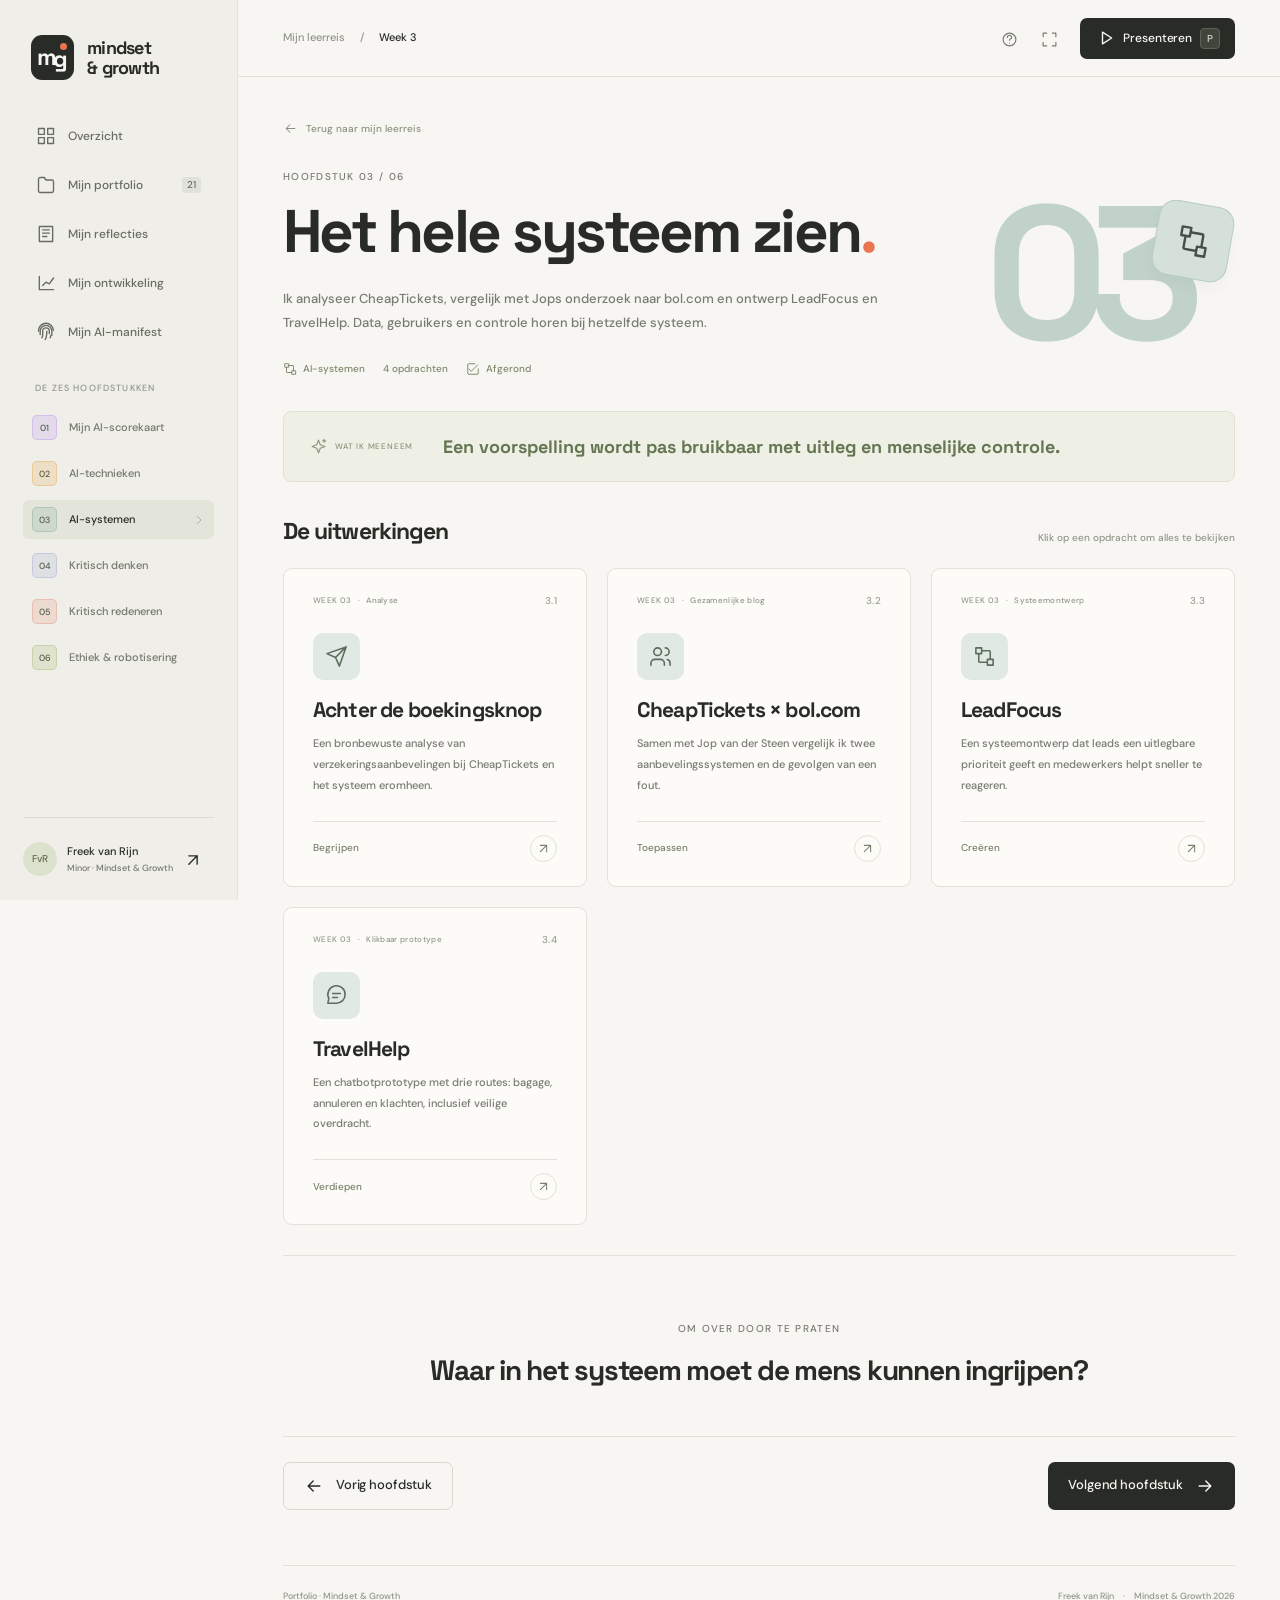
==== commit 03dc83a5: "Complete Growth Map with final portfolio, reflections and presentation mode" ====
--- a/week3.html
+++ b/week3.html
@@ -1,11 +1 @@
-<!doctype html>
-<html lang="nl">
-<head>
-  <meta charset="utf-8">
-  <meta name="viewport" content="width=device-width, initial-scale=1">
-  <meta http-equiv="refresh" content="0; url=index.html#week-3">
-  <title>Week 3 | Growth Map</title>
-  <link rel="canonical" href="index.html#week-3">
-</head>
-<body><p>Week 3 staat nu in het <a href="index.html#week-3">centrale overzicht</a>.</p></body>
-</html>
+<!doctype html><html lang="nl"><head><meta charset="utf-8"><meta name="viewport" content="width=device-width,initial-scale=1"><meta http-equiv="refresh" content="0;url=index.html#week-3"><title>Week 3 — AI-systemen</title></head><body><a href="index.html#week-3">Open week 3: AI-systemen</a></body></html>
